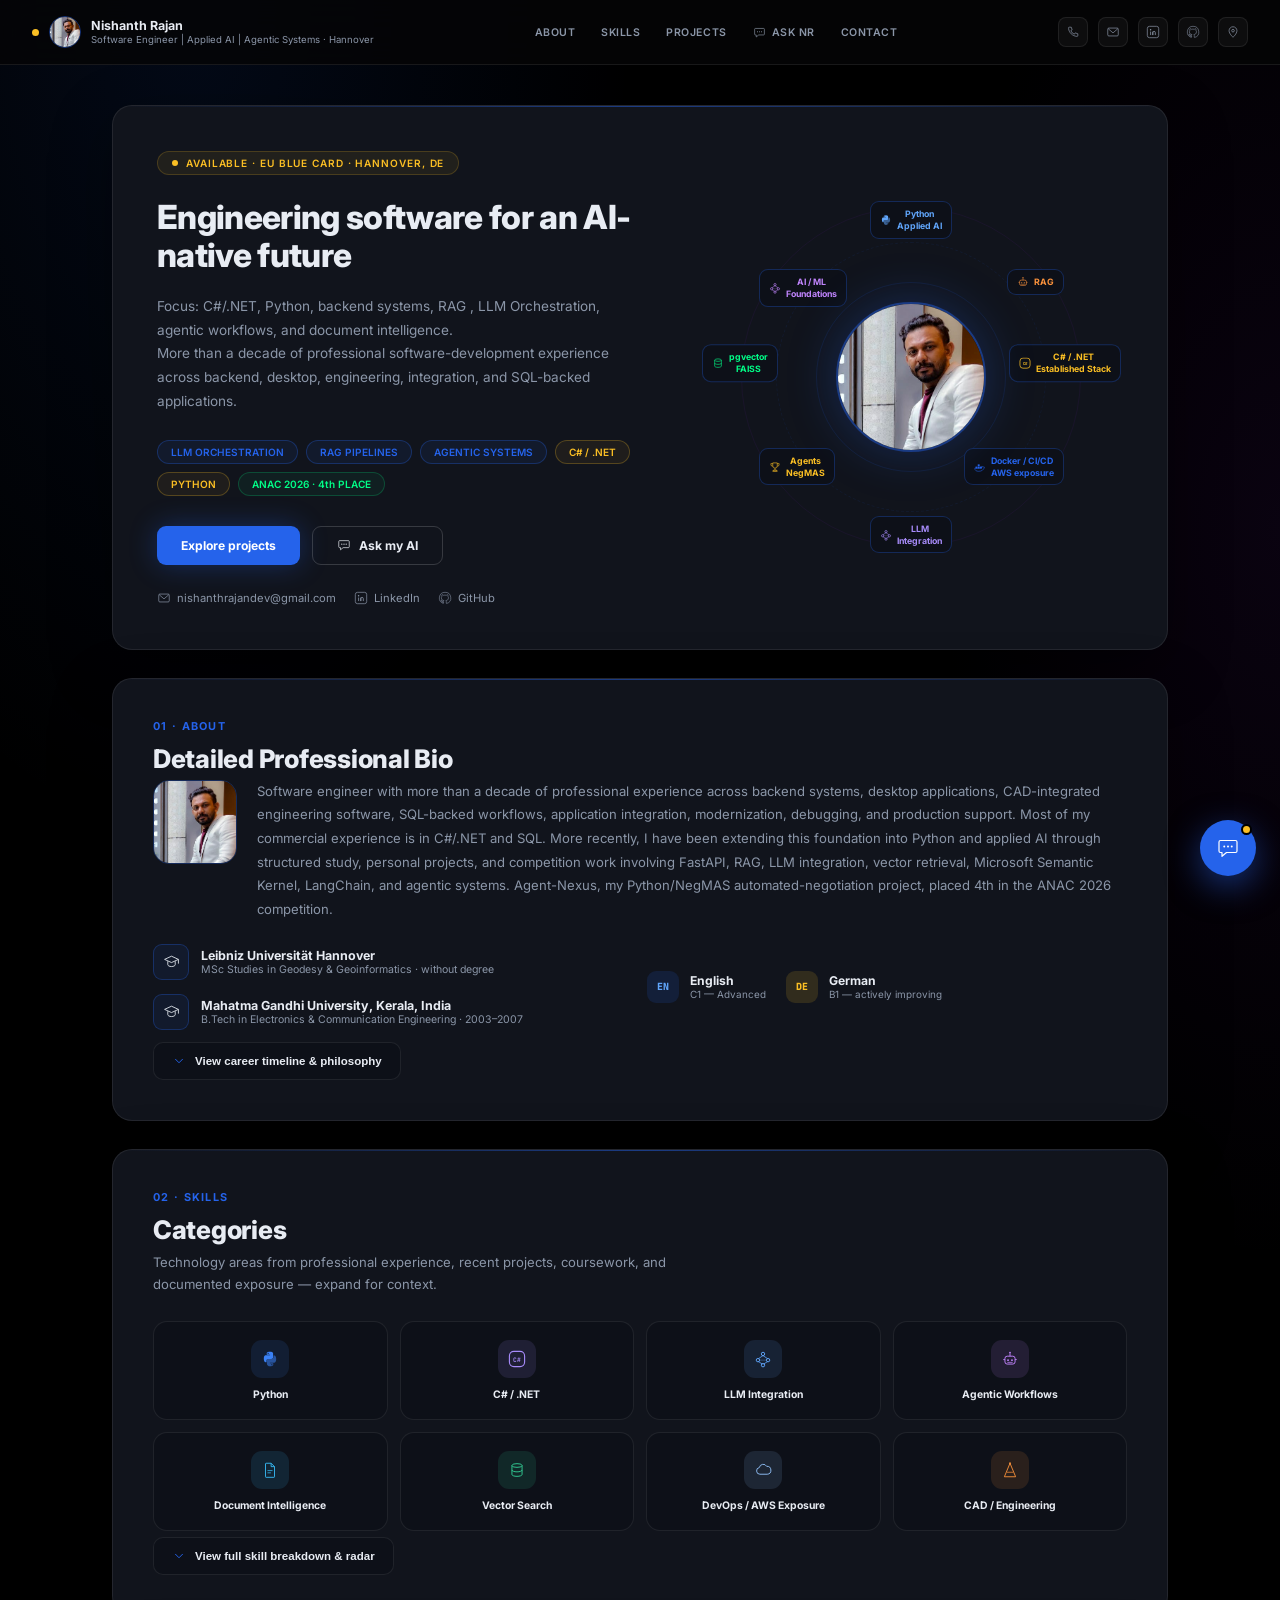
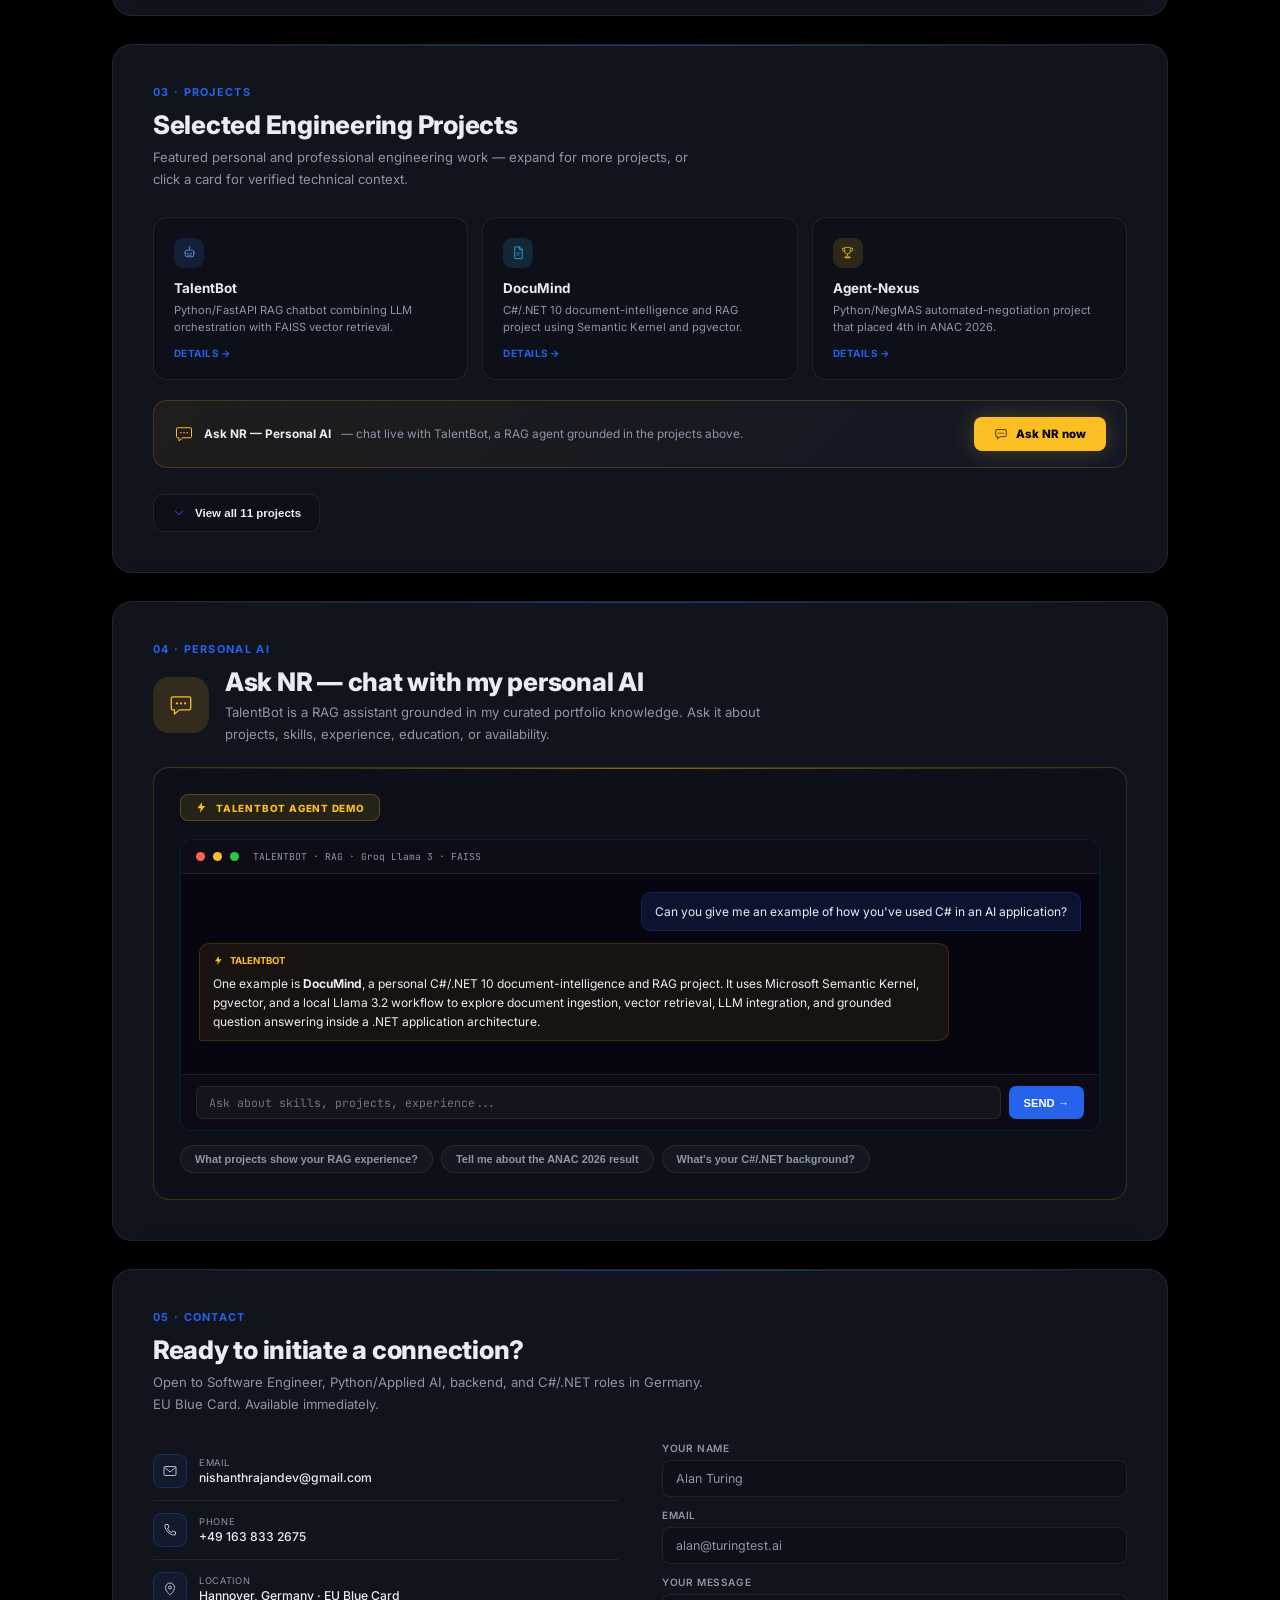
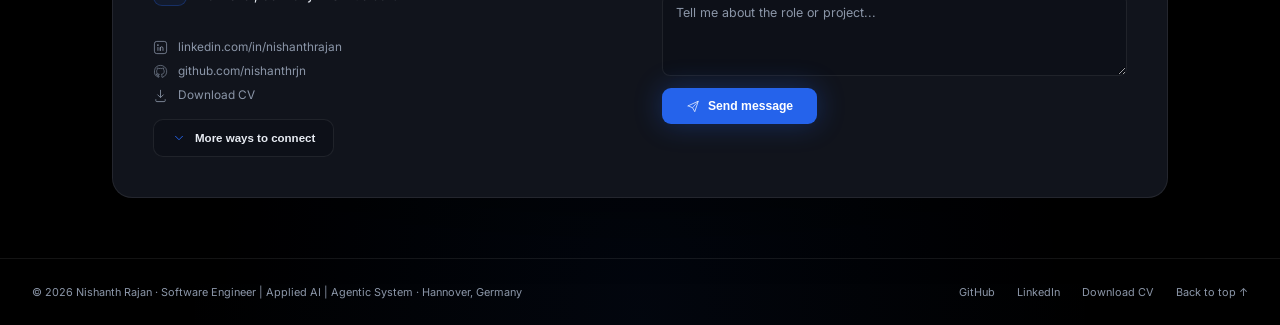
==== index.html @ 570eaed7 "index.htlm for GitHub Pages" ====
<!DOCTYPE html>
<html lang="en">
<head>
<meta charset="UTF-8">
<meta name="viewport" content="width=device-width,initial-scale=1.0">
<title>Nishanth Rajan — Software Engineer | Backend & Applied AI</title>
<meta name="description" content="Nishanth Rajan — Software Engineer in Hannover with professional C#/.NET, backend, SQL, CAD/engineering-software experience and current hands-on work in Python, RAG, LLM integration and agentic systems.">
<link href="https://fonts.googleapis.com/css2?family=Inter:wght@300;400;500;600;700;800;900&family=JetBrains+Mono:wght@400;500;600&display=swap" rel="stylesheet">
<link rel="stylesheet" href="/static/css/portfolio.css">
</head>
<body>

<!-- ═══════════ ICON SPRITE SHEET (custom-drawn, currentColor) ═══════════ -->
<svg style="display:none" aria-hidden="true">
<defs>
<symbol id="i-python" viewBox="0 0 32 32"><path fill="currentColor" d="M16 3c-6.2 0-5.8 2.7-5.8 2.7v2.8h5.9v.8H8.4S5 9 5 15.2s3 6.5 3 6.5h1.8v-2.9s-.1-3 3-3h5.8s2.9.1 2.9-2.8V6.4S22 3 16 3zm-3.3 2c.6 0 1 .5 1 1s-.4 1-1 1-1-.5-1-1 .4-1 1-1z"/><path fill="currentColor" opacity=".55" d="M16 29c6.2 0 5.8-2.7 5.8-2.7v-2.8h-5.9v-.8h7.7s3.4-.4 3.4-6.6-3-6.5-3-6.5h-1.8v2.9s.1 3-3 3H13.4s-2.9-.1-2.9 2.8v5.3S10 29 16 29zm3.3-2c-.6 0-1-.5-1-1s.4-1 1-1 1 .5 1 1-.4 1-1 1z"/></symbol>
<symbol id="i-dotnet" viewBox="0 0 32 32"><rect x="2.5" y="2.5" width="27" height="27" rx="8" fill="none" stroke="currentColor" stroke-width="2"/><text x="16" y="21" font-family="JetBrains Mono,monospace" font-size="11" font-weight="700" fill="currentColor" text-anchor="middle">C#</text></symbol>
<symbol id="i-llm" viewBox="0 0 32 32"><circle cx="16" cy="7" r="3" fill="none" stroke="currentColor" stroke-width="1.7"/><circle cx="7" cy="18" r="3" fill="none" stroke="currentColor" stroke-width="1.7"/><circle cx="25" cy="18" r="3" fill="none" stroke="currentColor" stroke-width="1.7"/><circle cx="16" cy="27" r="3" fill="none" stroke="currentColor" stroke-width="1.7"/><line x1="16" y1="10" x2="7.8" y2="15.4" stroke="currentColor" stroke-width="1.4"/><line x1="16" y1="10" x2="24.2" y2="15.4" stroke="currentColor" stroke-width="1.4"/><line x1="7.8" y1="20.6" x2="15" y2="25" stroke="currentColor" stroke-width="1.4"/><line x1="24.2" y1="20.6" x2="17" y2="25" stroke="currentColor" stroke-width="1.4"/><line x1="10" y1="18" x2="22" y2="18" stroke="currentColor" stroke-width="1.2" opacity=".5"/></symbol>
<symbol id="i-agent" viewBox="0 0 32 32"><rect x="7" y="11" width="18" height="14" rx="4" fill="none" stroke="currentColor" stroke-width="1.7"/><circle cx="12.5" cy="18" r="1.6" fill="currentColor"/><circle cx="19.5" cy="18" r="1.6" fill="currentColor"/><path d="M12 22h8" stroke="currentColor" stroke-width="1.3" stroke-linecap="round"/><line x1="16" y1="11" x2="16" y2="6" stroke="currentColor" stroke-width="1.6"/><circle cx="16" cy="4.5" r="1.6" fill="currentColor"/><line x1="7" y1="17" x2="4" y2="17" stroke="currentColor" stroke-width="1.6"/><line x1="25" y1="17" x2="28" y2="17" stroke="currentColor" stroke-width="1.6"/></symbol>
<symbol id="i-doc" viewBox="0 0 32 32"><path d="M9 4h9l6 6v18a1 1 0 0 1-1 1H9a1 1 0 0 1-1-1V5a1 1 0 0 1 1-1z" fill="none" stroke="currentColor" stroke-width="1.6"/><path d="M18 4v6h6" fill="none" stroke="currentColor" stroke-width="1.6"/><line x1="11.5" y1="17" x2="20.5" y2="17" stroke="currentColor" stroke-width="1.3"/><line x1="11.5" y1="21" x2="17.5" y2="21" stroke="currentColor" stroke-width="1.3"/></symbol>
<symbol id="i-vector" viewBox="0 0 32 32"><ellipse cx="16" cy="8" rx="9" ry="3.3" fill="none" stroke="currentColor" stroke-width="1.6"/><path d="M7 8v16c0 1.8 4 3.3 9 3.3s9-1.5 9-3.3V8" fill="none" stroke="currentColor" stroke-width="1.6"/><path d="M7 16c0 1.8 4 3.3 9 3.3s9-1.5 9-3.3" fill="none" stroke="currentColor" stroke-width="1.6"/></symbol>
<symbol id="i-cloud" viewBox="0 0 32 32"><path d="M10.5 23.5a6 6 0 0 1-1-11.9 7 7 0 0 1 13-2.1 5.5 5.5 0 0 1 1 14H10.5z" fill="none" stroke="currentColor" stroke-width="1.6"/></symbol>
<symbol id="i-cad" viewBox="0 0 32 32"><path d="M16 4l10 24H6z" fill="none" stroke="currentColor" stroke-width="1.6"/><line x1="10.5" y1="20" x2="21.5" y2="20" stroke="currentColor" stroke-width="1.3"/><circle cx="16" cy="4" r="1.6" fill="currentColor"/></symbol>
<symbol id="i-search" viewBox="0 0 32 32"><circle cx="14" cy="14" r="8" fill="none" stroke="currentColor" stroke-width="1.7"/><line x1="20" y1="20" x2="27" y2="27" stroke="currentColor" stroke-width="1.9" stroke-linecap="round"/></symbol>
<symbol id="i-git" viewBox="0 0 32 32"><circle cx="9" cy="8" r="2.6" fill="none" stroke="currentColor" stroke-width="1.6"/><circle cx="9" cy="24" r="2.6" fill="none" stroke="currentColor" stroke-width="1.6"/><circle cx="23" cy="16" r="2.6" fill="none" stroke="currentColor" stroke-width="1.6"/><path d="M9 10.6v10.8" stroke="currentColor" stroke-width="1.5"/><path d="M9 13c0 4 5 3.5 5 0" stroke="currentColor" stroke-width="1.5" fill="none"/><path d="M14 13v.5A5 5 0 0 0 19 18h1.3" stroke="currentColor" stroke-width="1.5" fill="none"/></symbol>
<symbol id="i-docker" viewBox="0 0 32 32"><rect x="4" y="15" width="5" height="5" fill="currentColor"/><rect x="10" y="15" width="5" height="5" fill="currentColor"/><rect x="16" y="15" width="5" height="5" fill="currentColor"/><rect x="10" y="9" width="5" height="5" fill="currentColor"/><path d="M2 20c0 4.5 4 7.5 10.5 7.5 8 0 13.5-4 15.5-11-1.4-1-3.4-1-4.7-.3-.4-1.3-1.6-2.3-1.6-2.3s-2 2-1.1 4.5c-.6.3-1.9.8-3.6.8H2z" fill="none" stroke="currentColor" stroke-width="1.4"/></symbol>
<symbol id="i-jenkins" viewBox="0 0 32 32"><circle cx="16" cy="16" r="6.4" fill="none" stroke="currentColor" stroke-width="1.7"/><g stroke="currentColor" stroke-width="1.7"><line x1="16" y1="3" x2="16" y2="6.4"/><line x1="16" y1="25.6" x2="16" y2="29"/><line x1="3" y1="16" x2="6.4" y2="16"/><line x1="25.6" y1="16" x2="29" y2="16"/><line x1="6.5" y1="6.5" x2="8.9" y2="8.9"/><line x1="23.1" y1="23.1" x2="25.5" y2="25.5"/><line x1="25.5" y1="6.5" x2="23.1" y2="8.9"/><line x1="8.9" y1="23.1" x2="6.5" y2="25.5"/></g></symbol>
<symbol id="i-github" viewBox="0 0 32 32"><path d="M16 3a13 13 0 0 0-4.1 25.3c.6.1.9-.3.9-.6v-2.3c-3.6.8-4.4-1.6-4.4-1.6-.6-1.5-1.4-1.9-1.4-1.9-1.2-.8.1-.8.1-.8 1.3.1 1.9 1.3 1.9 1.3 1.2 2 3.1 1.4 3.8 1.1.1-.9.5-1.4.8-1.7-2.9-.3-5.9-1.4-5.9-6.4 0-1.4.5-2.6 1.3-3.5-.1-.3-.6-1.6.1-3.4 0 0 1.1-.3 3.5 1.3a12 12 0 0 1 6.4 0c2.4-1.6 3.5-1.3 3.5-1.3.7 1.8.2 3.1.1 3.4.8.9 1.3 2.1 1.3 3.5 0 5-3 6.1-5.9 6.4.5.4.9 1.2.9 2.5v3.6c0 .3.3.7.9.6A13 13 0 0 0 16 3z" fill="none" stroke="currentColor" stroke-width="1.3" stroke-linejoin="round"/></symbol>
<symbol id="i-aws" viewBox="0 0 32 32"><path d="M10.5 23.5a6 6 0 0 1-1-11.9 7 7 0 0 1 13-2.1 5.5 5.5 0 0 1 1 14H10.5z" fill="none" stroke="currentColor" stroke-width="1.6"/><path d="M9 27c5 2.4 10 2.4 15 0" stroke="currentColor" stroke-width="1.3" fill="none" stroke-linecap="round"/><path d="M22 25.5l2 1-1 2" stroke="currentColor" stroke-width="1.3" fill="none" stroke-linecap="round" stroke-linejoin="round"/></symbol>
<symbol id="i-pencil" viewBox="0 0 32 32"><path d="M6 26l1.3-5.6L20 7.7a2 2 0 0 1 2.8 0l1.5 1.5a2 2 0 0 1 0 2.8L11.6 24.7 6 26z" fill="none" stroke="currentColor" stroke-width="1.6" stroke-linejoin="round"/><line x1="18" y1="9.7" x2="22.3" y2="14" stroke="currentColor" stroke-width="1.6"/></symbol>
<symbol id="i-cube" viewBox="0 0 32 32"><path d="M16 4l11 6v12l-11 6-11-6V10z" fill="none" stroke="currentColor" stroke-width="1.6" stroke-linejoin="round"/><path d="M5 10l11 6 11-6M16 16v12" stroke="currentColor" stroke-width="1.4" fill="none"/></symbol>
<symbol id="i-mail" viewBox="0 0 32 32"><rect x="4" y="7" width="24" height="18" rx="2.5" fill="none" stroke="currentColor" stroke-width="1.6"/><path d="M5 8.5L16 18l11-9.5" fill="none" stroke="currentColor" stroke-width="1.6"/></symbol>
<symbol id="i-phone" viewBox="0 0 32 32"><path d="M8 5h4l2 6-3 2a14 14 0 0 0 8 8l2-3 6 2v4a2 2 0 0 1-2.2 2C15 25.5 6.5 17 6 8.2A2 2 0 0 1 8 5z" fill="none" stroke="currentColor" stroke-width="1.6" stroke-linejoin="round"/></symbol>
<symbol id="i-linkedin" viewBox="0 0 32 32"><rect x="3" y="3" width="26" height="26" rx="5" fill="none" stroke="currentColor" stroke-width="1.6"/><circle cx="10.5" cy="11" r="1.7" fill="currentColor"/><line x1="10.5" y1="15" x2="10.5" y2="23" stroke="currentColor" stroke-width="1.8"/><path d="M15.5 23v-5.5c0-2 1.3-3 3-3s2.8 1 2.8 3V23" stroke="currentColor" stroke-width="1.8" fill="none"/><line x1="15.5" y1="15" x2="15.5" y2="23" stroke="currentColor" stroke-width="1.8"/></symbol>
<symbol id="i-location" viewBox="0 0 32 32"><path d="M16 4c-5 0-9 4-9 9 0 7 9 15 9 15s9-8 9-15c0-5-4-9-9-9z" fill="none" stroke="currentColor" stroke-width="1.6" stroke-linejoin="round"/><circle cx="16" cy="13" r="3" fill="none" stroke="currentColor" stroke-width="1.6"/></symbol>
<symbol id="i-download" viewBox="0 0 32 32"><path d="M16 4v16" stroke="currentColor" stroke-width="1.8"/><path d="M9.5 14L16 20.5 22.5 14" fill="none" stroke="currentColor" stroke-width="1.8" stroke-linejoin="round"/><path d="M6 24v3a2 2 0 0 0 2 2h16a2 2 0 0 0 2-2v-3" fill="none" stroke="currentColor" stroke-width="1.8"/></symbol>
<symbol id="i-grad" viewBox="0 0 32 32"><path d="M16 6L3 12l13 6 13-6z" fill="none" stroke="currentColor" stroke-width="1.6" stroke-linejoin="round"/><path d="M9 15.5V22c0 1.8 3.1 3.5 7 3.5s7-1.7 7-3.5v-6.5" fill="none" stroke="currentColor" stroke-width="1.6"/><line x1="29" y1="12" x2="29" y2="20" stroke="currentColor" stroke-width="1.6"/></symbol>
<symbol id="i-card" viewBox="0 0 32 32"><rect x="3" y="7" width="26" height="18" rx="3" fill="none" stroke="currentColor" stroke-width="1.6"/><line x1="3" y1="13" x2="29" y2="13" stroke="currentColor" stroke-width="1.6"/><line x1="7" y1="19" x2="14" y2="19" stroke="currentColor" stroke-width="1.6"/></symbol>
<symbol id="i-arrow-right" viewBox="0 0 32 32"><line x1="5" y1="16" x2="26" y2="16" stroke="currentColor" stroke-width="2" stroke-linecap="round"/><path d="M19 8l8 8-8 8" fill="none" stroke="currentColor" stroke-width="2" stroke-linecap="round" stroke-linejoin="round"/></symbol>
<symbol id="i-user" viewBox="0 0 32 32"><circle cx="16" cy="10" r="5.5" fill="none" stroke="currentColor" stroke-width="1.7"/><path d="M5 27c1.5-6 6-9 11-9s9.5 3 11 9" fill="none" stroke="currentColor" stroke-width="1.7" stroke-linecap="round"/></symbol>
<symbol id="i-chart" viewBox="0 0 32 32"><line x1="6" y1="27" x2="26" y2="27" stroke="currentColor" stroke-width="1.7"/><rect x="8" y="18" width="4" height="9" fill="none" stroke="currentColor" stroke-width="1.6"/><rect x="14" y="12" width="4" height="15" fill="none" stroke="currentColor" stroke-width="1.6"/><rect x="20" y="6" width="4" height="21" fill="none" stroke="currentColor" stroke-width="1.6"/></symbol>
<symbol id="i-grid" viewBox="0 0 32 32"><rect x="5" y="5" width="9" height="9" rx="1.5" fill="none" stroke="currentColor" stroke-width="1.6"/><rect x="18" y="5" width="9" height="9" rx="1.5" fill="none" stroke="currentColor" stroke-width="1.6"/><rect x="5" y="18" width="9" height="9" rx="1.5" fill="none" stroke="currentColor" stroke-width="1.6"/><rect x="18" y="18" width="9" height="9" rx="1.5" fill="none" stroke="currentColor" stroke-width="1.6"/></symbol>
<symbol id="i-send" viewBox="0 0 32 32"><path d="M4 16l24-11-8 24-5-9-9-4z" fill="none" stroke="currentColor" stroke-width="1.6" stroke-linejoin="round"/><line x1="15" y1="20" x2="28" y2="5" stroke="currentColor" stroke-width="1.4"/></symbol>
<symbol id="i-bolt" viewBox="0 0 32 32"><path d="M17 3L6 18h8l-2 11 13-17h-8z" fill="currentColor"/></symbol>
<symbol id="i-trophy" viewBox="0 0 32 32"><path d="M10 5h12v8a6 6 0 0 1-12 0z" fill="none" stroke="currentColor" stroke-width="1.6"/><path d="M10 7H5v2a5 5 0 0 0 5 5M22 7h5v2a5 5 0 0 1-5 5" fill="none" stroke="currentColor" stroke-width="1.6"/><line x1="16" y1="19" x2="16" y2="24" stroke="currentColor" stroke-width="1.6"/><path d="M10 27h12" stroke="currentColor" stroke-width="1.6" stroke-linecap="round"/><path d="M12 24h8l1 3H11z" fill="none" stroke="currentColor" stroke-width="1.4"/></symbol>
<symbol id="i-target" viewBox="0 0 32 32"><circle cx="16" cy="16" r="11" fill="none" stroke="currentColor" stroke-width="1.6"/><circle cx="16" cy="16" r="6.5" fill="none" stroke="currentColor" stroke-width="1.6"/><circle cx="16" cy="16" r="2" fill="currentColor"/></symbol>
<symbol id="i-hospital" viewBox="0 0 32 32"><rect x="5" y="9" width="22" height="18" rx="1.5" fill="none" stroke="currentColor" stroke-width="1.6"/><path d="M16 3v6M13 6h6" stroke="currentColor" stroke-width="1.6"/><line x1="16" y1="14" x2="16" y2="22" stroke="currentColor" stroke-width="1.7"/><line x1="12" y1="18" x2="20" y2="18" stroke="currentColor" stroke-width="1.7"/></symbol>
<symbol id="i-hotel" viewBox="0 0 32 32"><path d="M5 27V10l11-6 11 6v17" fill="none" stroke="currentColor" stroke-width="1.6" stroke-linejoin="round"/><rect x="13" y="18" width="6" height="9" fill="none" stroke="currentColor" stroke-width="1.5"/><line x1="9" y1="15" x2="9" y2="15.1" stroke="currentColor" stroke-width="2.4" stroke-linecap="round"/><line x1="23" y1="15" x2="23" y2="15.1" stroke="currentColor" stroke-width="2.4" stroke-linecap="round"/></symbol>
<symbol id="i-microscope" viewBox="0 0 32 32"><path d="M13 27h10M15 27v-4M20 6l-9 9a3 3 0 0 0 4 4l9-9" fill="none" stroke="currentColor" stroke-width="1.6" stroke-linejoin="round"/><circle cx="21.5" cy="7.5" r="2.5" fill="none" stroke="currentColor" stroke-width="1.5"/><path d="M8 23a4 4 0 1 0 6-6" fill="none" stroke="currentColor" stroke-width="1.6"/></symbol>
<symbol id="i-chat" viewBox="0 0 32 32"><path d="M6 6h20a2 2 0 0 1 2 2v12a2 2 0 0 1-2 2H14l-6 5v-5H6a2 2 0 0 1-2-2V8a2 2 0 0 1 2-2z" fill="none" stroke="currentColor" stroke-width="1.6" stroke-linejoin="round"/><circle cx="11" cy="14" r="1.3" fill="currentColor"/><circle cx="16" cy="14" r="1.3" fill="currentColor"/><circle cx="21" cy="14" r="1.3" fill="currentColor"/></symbol>
<symbol id="i-close" viewBox="0 0 32 32"><line x1="8" y1="8" x2="24" y2="24" stroke="currentColor" stroke-width="2.2" stroke-linecap="round"/><line x1="24" y1="8" x2="8" y2="24" stroke="currentColor" stroke-width="2.2" stroke-linecap="round"/></symbol>
<symbol id="i-chevron" viewBox="0 0 32 32"><path d="M8 12l8 8 8-8" fill="none" stroke="currentColor" stroke-width="2.2" stroke-linecap="round" stroke-linejoin="round"/></symbol>
</defs>
</svg>

<!-- NAV -->
<nav>
  <a class="nav-logo" href="#hero">
    <div class="nav-dot"></div>
    <img class="nav-photo" id="navPhoto" src="/static/photo.jpeg" alt="NR">
    <div class="nav-id"><span class="nav-name" id="navName"></span><span class="nav-role" id="navRole"></span></div>
  </a>
  <ul class="nav-links">
    <li><a href="#about">ABOUT</a></li>
    <li><a href="#skills">SKILLS</a></li>
    <li><a href="#projects">PROJECTS</a></li>
    <li><a href="#chatbot"><svg class="ic"><use href="#i-chat"/></svg>ASK NR</a></li>
    <li><a href="#contact">CONTACT</a></li>
  </ul>
  <div class="nav-strip" id="navStrip"></div>
</nav>

<!-- ═══════════ HERO ═══════════ -->
<section id="hero">
  <div class="wrap">
    <div class="panel hero-panel rv">
      <div class="hero-grid">
        <div class="hero-left">
          <div class="hero-status"><div class="hero-status-dot"></div><span id="heroStatusText"></span></div>
          <h1 class="hero-h1" id="heroH1"></h1>
          <p class="hero-sub" id="heroSub"></p>
          <div class="hero-pills" id="heroPills"></div>
          <div class="hero-btns">
            <a href="#projects" class="btn-fill">Explore projects</a>
            <a href="#chatbot" class="btn-ghost"><svg class="ic" style="width:14px;height:14px"><use href="#i-chat"/></svg>Ask my AI</a>
          </div>
          <div class="hero-contacts" id="heroContacts"></div>
        </div>
        <div class="hero-illust">
          <div class="orbit o1"></div><div class="orbit o2"></div><div class="orbit o3"></div>
          <img class="hero-photo" id="heroPhoto" src="/static/photo.jpeg" alt="Nishanth Rajan">
          <div id="heroTechNodes"></div>
        </div>
      </div>
    </div>
  </div>
</section>

<!-- ═══════════ ABOUT ═══════════ -->
<section id="about">
  <div class="wrap">
    <div class="panel rv">
      <div class="eyebrow">01 · ABOUT</div>
      <div class="p-h2">Detailed Professional Bio</div>
      <div class="about-top">
        <img class="about-photo" id="aboutPhoto" src="/static/photo.jpeg" alt="Nishanth Rajan">
        <p class="about-bio" id="aboutBio"></p>
      </div>

      <div class="about-quickrow" style="margin-top:22px">
        <div class="edu-list" id="eduRow"></div>
        <div class="lang-row" id="langRow" style="flex-direction:row;gap:20px"></div>
      </div>

      <button class="expand-toggle" onclick="toggleExpand(this,'about-more')">
        <svg class="ic"><use href="#i-chevron"/></svg>
        <span class="toggle-label">View career timeline &amp; philosophy</span>
      </button>
      <div class="expand-body" id="about-more">
        <div class="block-title" style="margin-top:6px">Career Timeline</div>
        <div class="timeline" id="timeline"></div>

        <div class="block-title">Philosophy</div>
        <p class="about-phil" id="aboutPhil"></p>
      </div>
    </div>
  </div>
</section>

<!-- ═══════════ SKILLS ═══════════ -->
<section id="skills">
  <div class="wrap">
    <div class="panel rv">
      <div class="eyebrow">02 · SKILLS</div>
      <div class="p-h2">Categories</div>
      <p class="p-sub">Technology areas from professional experience, recent projects, coursework, and documented exposure — expand for context.</p>

      <div class="spectrum-grid" id="spectrumGrid"></div>

      <button class="expand-toggle" onclick="toggleExpand(this,'skills-more')">
        <svg class="ic"><use href="#i-chevron"/></svg>
        <span class="toggle-label">View full skill breakdown &amp; radar</span>
      </button>
      <div class="expand-body" id="skills-more">
        <div class="skills-grid" id="skillsGrid" style="margin-top:6px"></div>

        <div class="radar-panel">
          <h4>PORTFOLIO FOCUS VISUALIZATION</h4>
          <canvas id="radarChart" width="320" height="320"></canvas>
          <p class="p-sub" style="font-size:12px;margin-top:8px">Illustrative portfolio focus only — not a validated proficiency score.</p>
          <div class="radar-legend" id="radarLegend"></div>
        </div>
      </div>
    </div>
  </div>
</section>

<!-- ═══════════ PROJECTS ═══════════ -->
<section id="projects">
  <div class="wrap">
    <div class="panel rv">
      <div class="eyebrow">03 · PROJECTS</div>
      <div class="p-h2">Selected Engineering Projects</div>
      <p class="p-sub">Featured personal and professional engineering work — expand for more projects, or click a card for verified technical context.</p>

      <div class="feat-grid" id="featGrid"></div>

      <div class="agent-teaser">
        <div class="agent-teaser-text"><svg class="ic" style="color:var(--yellow)"><use href="#i-chat"/></svg><b>Ask NR — Personal AI</b> — chat live with TalentBot, a RAG agent grounded in the projects above.</div>
        <a href="#chatbot" class="btn-yellow"><svg class="ic"><use href="#i-chat"/></svg>Ask NR now</a>
      </div>

      <button class="expand-toggle" onclick="toggleExpand(this,'projects-more')">
        <svg class="ic"><use href="#i-chevron"/></svg>
        <span class="toggle-label" id="projectsToggleLabel">View all projects</span>
      </button>
      <div class="expand-body" id="projects-more">
        <div class="block-title" style="margin-top:6px">Filter by Category</div>
        <div class="proj-tabs">
          <button class="proj-tab active" onclick="switchTab('ai', event)">AI</button>
          <button class="proj-tab" onclick="switchTab('net', event)">.NET</button>
          <button class="proj-tab" onclick="switchTab('cad', event)">CAD</button>
        </div>

        <div class="proj-section active" id="tab-ai">
          <div class="proj-grid" id="projGrid-ai"></div>
        </div>

        <div class="proj-section" id="tab-net">
          <div class="proj-grid" id="projGrid-net"></div>
        </div>

        <div class="proj-section" id="tab-cad">
          <div class="proj-grid" id="projGrid-cad"></div>
        </div>

        <div class="hist-title">ALL HISTORICAL PROJECTS</div>
        <div class="hist-grid" id="histGrid"></div>
      </div>
    </div>
  </div>
</section>

<!-- ═══════════ ASK NR / CHATBOT ═══════════ -->
<section id="chatbot">
  <div class="wrap">
    <div class="panel rv">
      <div class="eyebrow">04 · PERSONAL AI</div>
      <div class="agent-intro">
        <div class="ibadge lg" style="background:rgba(251,191,36,0.14);color:var(--yellow)"><svg class="ic"><use href="#i-chat"/></svg></div>
        <div>
          <div class="p-h2" style="margin-bottom:4px">Ask NR — chat with my personal AI</div>
          <p class="p-sub" style="margin-bottom:0">TalentBot is a RAG assistant grounded in my curated portfolio knowledge. Ask it about projects, skills, experience, education, or availability.</p>
        </div>
      </div>

      <!-- Chat is always directly visible — never gated behind a click -->
      <div class="agent-panel" style="margin-top:22px">
        <div class="agent-badge"><svg class="ic"><use href="#i-bolt"/></svg>TALENTBOT AGENT DEMO</div>
        <div class="terminal">
          <div class="t-bar">
            <div class="t-dot" style="background:#FF5F57"></div><div class="t-dot" style="background:#FFBD2E"></div><div class="t-dot" style="background:#28C840"></div>
            <span class="t-title">TALENTBOT · RAG · Groq Llama 3 · FAISS</span>
          </div>
          <div class="chat-area" id="chatArea">
            <div class="cmsg cmsg-u">Can you give me an example of how you've used C# in an AI application?</div>
            <div class="cmsg cmsg-b">
              <div class="b-head"><svg class="ic"><use href="#i-bolt"/></svg>TALENTBOT</div>
              One example is <strong>DocuMind</strong>, a personal C#/.NET 10 document-intelligence and RAG project. It uses Microsoft Semantic Kernel, pgvector, and a local Llama 3.2 workflow to explore document ingestion, vector retrieval, LLM integration, and grounded question answering inside a .NET application architecture.
            </div>
          </div>
          <div class="chat-box">
            <input class="chat-in" id="chatIn" placeholder="Ask about skills, projects, experience...">
            <button class="chat-btn" onclick="sendMsg('main')">SEND →</button>
          </div>
        </div>
        <div class="suggest-row">
          <button class="suggest-chip" onclick="askSuggested('What projects show your RAG experience?','main')">What projects show your RAG experience?</button>
          <button class="suggest-chip" onclick="askSuggested('Tell me about the ANAC 2026 result.','main')">Tell me about the ANAC 2026 result</button>
          <button class="suggest-chip" onclick="askSuggested('What is your C#/.NET background?','main')">What's your C#/.NET background?</button>
        </div>
      </div>
    </div>
  </div>
</section>

<!-- ═══════════ CONTACT ═══════════ -->
<section id="contact">
  <div class="wrap">
    <div class="panel rv">
      <div class="eyebrow">05 · CONTACT</div>
      <div class="p-h2">Ready to initiate a connection?</div>
      <p class="p-sub">Open to Software Engineer, Python/Applied AI, backend, and C#/.NET roles in Germany. EU Blue Card. Available immediately.</p>

      <div class="contact-layout">
        <div>
          <div class="contact-info-list" id="contactInfoList"></div>
          <div class="social-list" id="socialList" style="margin-bottom:10px"></div>

          <button class="expand-toggle" onclick="toggleExpand(this,'contact-more')">
            <svg class="ic"><use href="#i-chevron"/></svg>
            <span class="toggle-label">More ways to connect</span>
          </button>
          <div class="expand-body" id="contact-more">
            <div class="local-row" id="localRow" style="margin-top:6px"></div>
            <div class="block-title">Booking Calendar</div>
            <div class="cal-widget">
              <div class="cal-head" id="calHead"></div>
              <div class="cal-grid" id="calGrid"></div>
            </div>
          </div>
        </div>
        <div>
          <form class="cform" id="contactForm" onsubmit="handleForm(event)">
            <div class="fg"><label>YOUR NAME</label><input type="text" placeholder="Alan Turing"></div>
            <div class="fg"><label>EMAIL</label><input type="email" placeholder="alan@turingtest.ai"></div>
            <div class="fg"><label>YOUR MESSAGE</label><textarea id="contactMessage" rows="4" placeholder="Tell me about the role or project..."></textarea></div>
            <button type="submit" class="btn-fill" style="align-self:flex-start"><svg class="ic" style="width:14px;height:14px"><use href="#i-send"/></svg>Send message</button>
          </form>
        </div>
      </div>
    </div>
  </div>
</section>

<!-- FOOTER -->
<footer>
  <span id="footerCopyright"></span>
  <div class="footer-links" id="footerLinks"></div>
</footer>

<!-- PROJECT MODAL -->
<div class="proj-modal-overlay" id="modalOverlay" onclick="closeModalOutside(event)">
  <div class="proj-modal" id="modalBox">
    <button class="pm-close" onclick="closeModal()">✕</button>
    <div class="pm-header">
      <div class="ibadge" id="mIconWrap" style="width:48px;height:48px;background:rgba(37,99,235,0.14);color:#60a5fa"><svg class="ic" id="mIcon" style="width:22px;height:22px"><use href="#i-agent"/></svg></div>
      <div>
        <div class="pm-title" id="mTitle">Project Title</div>
        <div class="pm-sub" id="mSub">Category</div>
        <div id="mBadge"></div>
      </div>
    </div>
    <div class="pm-body" id="mBody"></div>
  </div>
</div>

<!-- PERSISTENT SIDE CHAT + CONTACT -->
<button class="side-fab" id="sideFab" onclick="toggleSidePanel()" aria-label="Open chat and contact">
  <svg class="ic chat-ic"><use href="#i-chat"/></svg>
  <svg class="ic close-ic"><use href="#i-close"/></svg>
  <div class="side-fab-dot"></div>
</button>

<div class="side-panel" id="sidePanel">
  <div class="side-panel-head">
    <div class="side-panel-title"><svg class="ic"><use href="#i-bolt"/></svg>Ask NR &amp; Contact</div>
    <button class="side-panel-close" onclick="toggleSidePanel(false)"><svg class="ic" style="width:12px;height:12px"><use href="#i-close"/></svg></button>
  </div>
  <div class="side-panel-tabs">
    <button class="side-tab-btn active" onclick="switchSideTab('chat', event)"><svg class="ic"><use href="#i-chat"/></svg>Chat</button>
    <button class="side-tab-btn" onclick="switchSideTab('contact', event)"><svg class="ic"><use href="#i-mail"/></svg>Contact</button>
  </div>
  <div class="side-panel-body">
    <div class="side-tab-content active" id="side-chat">
      <div class="side-chat-area" id="sideChatArea">
        <div class="cmsg cmsg-b">
          <div class="b-head"><svg class="ic"><use href="#i-bolt"/></svg>TALENTBOT</div>
          Hi! Ask me anything about Nishanth's projects, skills, or experience — I'm grounded in this whole portfolio.
        </div>
      </div>
      <div class="side-suggest-row">
        <button class="suggest-chip" onclick="askSuggested('What projects show your RAG experience?','side')">RAG projects?</button>
        <button class="suggest-chip" onclick="askSuggested('What is your C#/.NET background?','side')">C#/.NET background?</button>
      </div>
      <div class="side-chat-box">
        <input id="sideChatIn" placeholder="Ask a question...">
        <button onclick="sendMsg('side')">SEND</button>
      </div>
      <a class="side-chat-jump" href="#chatbot" onclick="toggleSidePanel(false)">Jump to full Ask NR section →</a>
    </div>
    <div class="side-tab-content" id="side-contact">
      <div id="sideContactList"></div>
      <div class="side-quick-row" id="sideQuickRow"></div>
      <a class="side-contact-jump" href="#contact" onclick="toggleSidePanel(false)">Jump to full Contact section →</a>
    </div>
  </div>
</div>

<script type="module" src="/static/js/main.js"></script>
</body>
</html>
---- static/css/portfolio.css ----
*,*::before,*::after{box-sizing:border-box;margin:0;padding:0}
:root{
  --bg:#000000;
  --card:#11141c;
  --card2:#0d1018;
  --blue:#2563EB;
  --blue3:rgba(37,99,235,0.08);
  --yellow:#FBBF24;
  --green:#00FF88;
  --purple:#7E22CE;
  --orange:#fb923c;
  --white:#E8ECF3;
  --gray:#8B96A8;
  --border:rgba(255,255,255,0.08);
  --border-blue:rgba(37,99,235,0.3);
  --font:'Inter',sans-serif;
  --mono:'JetBrains Mono',monospace;
  --radius:20px;
}
html{scroll-behavior:smooth}
body{
  background:
    radial-gradient(ellipse 60% 40% at 15% 0%,rgba(37,99,235,0.10) 0%,transparent 60%),
    radial-gradient(ellipse 50% 35% at 100% 15%,rgba(126,34,206,0.08) 0%,transparent 60%),
    radial-gradient(ellipse 60% 40% at 50% 100%,rgba(37,99,235,0.06) 0%,transparent 60%),
    var(--bg);
  color:var(--white);font-family:var(--font);overflow-x:hidden;min-height:100vh;
}
a{color:inherit}
.ic{width:20px;height:20px;display:block;flex-shrink:0}
.wrap{max-width:1120px;margin:0 auto;padding:0 32px}
section{scroll-margin-top:92px}
.panel{
  background:var(--card);border:1px solid var(--border);
  border-radius:var(--radius);padding:40px;
  box-shadow:0 20px 60px rgba(0,0,0,0.35);
  position:relative;overflow:hidden;margin-top:28px;
}
.panel::before{
  content:'';position:absolute;top:0;left:0;right:0;height:1px;
  background:linear-gradient(90deg,transparent,rgba(37,99,235,0.5),transparent);
}
.eyebrow{font-size:0.68rem;font-weight:700;letter-spacing:0.12em;color:var(--blue);margin-bottom:10px}
.p-h2{font-size:clamp(1.25rem,2vw,1.7rem);font-weight:800;letter-spacing:-0.01em;margin-bottom:6px}
.p-sub{font-size:0.82rem;color:var(--gray);line-height:1.7;max-width:560px;margin-bottom:26px}

/* ═══════════════════ NAV ═══════════════════ */
nav{
  position:sticky;top:0;z-index:200;padding:16px 32px;
  display:flex;align-items:center;justify-content:space-between;flex-wrap:wrap;gap:14px;
  background:rgba(5,5,7,0.85);backdrop-filter:blur(20px);border-bottom:1px solid var(--border);
}
.nav-logo{display:flex;align-items:center;gap:10px;cursor:pointer;background:none;border:none;text-decoration:none}
.nav-dot{width:7px;height:7px;background:var(--yellow);border-radius:50%;animation:blink 2s ease-in-out infinite}
@keyframes blink{0%,100%{opacity:1}50%{opacity:0.2}}
.nav-photo{width:32px;height:32px;border-radius:50%;object-fit:cover;object-position:center top;border:1.5px solid rgba(37,99,235,0.5)}
.nav-id{display:flex;flex-direction:column;line-height:1.15;text-align:left}
.nav-name{font-size:0.78rem;font-weight:700;color:var(--white)}
.nav-role{font-size:0.6rem;color:var(--gray)}
.nav-links{display:flex;gap:2px;list-style:none;flex-wrap:wrap}
.nav-links a{font-size:0.66rem;font-weight:600;color:var(--gray);letter-spacing:0.05em;text-decoration:none;padding:9px 12px;border-radius:8px;transition:all .2s;display:flex;align-items:center;gap:6px}
.nav-links a .ic{width:13px;height:13px}
.nav-links a:hover{color:var(--white)}
.nav-strip{display:flex;align-items:center;gap:10px}
.nav-icon{
  width:30px;height:30px;border-radius:8px;display:flex;align-items:center;justify-content:center;
  background:rgba(255,255,255,0.04);border:1px solid var(--border);color:var(--gray);text-decoration:none;transition:all .2s;
}
.nav-icon .ic{width:14px;height:14px}
.nav-icon:hover{border-color:var(--border-blue);color:var(--white)}

/* ═══════════════════ HERO ═══════════════════ */
#hero{padding:40px 32px 0}
.hero-panel{padding:44px;margin-top:0}
.hero-grid{display:grid;grid-template-columns:1.15fr 1fr;gap:56px;align-items:center}
.hero-status{
  display:inline-flex;align-items:center;gap:8px;font-size:0.63rem;font-weight:600;letter-spacing:0.09em;
  color:var(--yellow);background:rgba(251,191,36,0.07);border:1px solid rgba(251,191,36,0.18);
  border-radius:20px;padding:5px 14px;margin-bottom:24px;
}
.hero-status-dot{width:6px;height:6px;background:var(--yellow);border-radius:50%;animation:blink 2s infinite}
.hero-h1{font-size:clamp(1.6rem,2.6vw,2.4rem);font-weight:800;line-height:1.14;letter-spacing:-0.02em;margin-bottom:20px}
.hero-sub{font-size:0.85rem;color:var(--gray);line-height:1.75;max-width:480px;margin-bottom:26px}
.hero-pills{display:flex;flex-wrap:wrap;gap:8px;margin-bottom:30px}
.pill{font-size:0.63rem;font-weight:600;padding:5px 13px;border-radius:20px;border:1px solid var(--border-blue);color:var(--blue);background:var(--blue3)}
.pill.y{border-color:rgba(251,191,36,0.25);color:var(--yellow);background:rgba(251,191,36,0.06)}
.pill.g{border-color:rgba(0,255,136,0.2);color:var(--green);background:rgba(0,255,136,0.05)}
.hero-btns{display:flex;gap:12px;flex-wrap:wrap;margin-bottom:26px}
.btn-fill{display:inline-flex;align-items:center;gap:8px;background:var(--blue);color:#fff;border:none;padding:11px 24px;border-radius:9px;font-size:0.76rem;font-weight:700;cursor:pointer;text-decoration:none;box-shadow:0 0 28px rgba(37,99,235,0.32);transition:transform .2s,box-shadow .2s}
.btn-fill:hover{transform:translateY(-2px);box-shadow:0 0 44px rgba(37,99,235,0.5)}
.btn-ghost{display:inline-flex;align-items:center;gap:8px;background:transparent;color:var(--white);border:1px solid rgba(255,255,255,0.16);padding:11px 24px;border-radius:9px;font-size:0.76rem;font-weight:700;cursor:pointer;text-decoration:none;transition:all .2s}
.btn-ghost:hover{border-color:var(--blue);color:var(--blue)}
.hero-contacts{display:flex;gap:18px;flex-wrap:wrap}
.hc-item{display:flex;align-items:center;gap:6px;font-size:0.7rem;color:var(--gray);text-decoration:none;transition:color .2s}
.hc-item .ic{width:14px;height:14px}
.hc-item:hover{color:var(--white)}

.hero-illust{position:relative;height:360px;display:flex;align-items:center;justify-content:center}
.orbit{position:absolute;border-radius:50%;border:1px solid rgba(37,99,235,0.12)}
.o1{width:190px;height:190px;animation:spin 26s linear infinite}
.o2{width:270px;height:270px;animation:spin 42s linear infinite reverse;border-style:dashed;border-color:rgba(37,99,235,0.08)}
.o3{width:340px;height:340px;animation:spin 66s linear infinite;border-color:rgba(126,34,206,0.08)}
@keyframes spin{from{transform:rotate(0deg)}to{transform:rotate(360deg)}}
.hero-photo{width:150px;height:150px;border-radius:50%;object-fit:cover;object-position:center top;border:2.5px solid rgba(37,99,235,0.5);box-shadow:0 0 50px rgba(37,99,235,0.28);position:relative;z-index:5;animation:glow-breathe 4s ease-in-out infinite}
@keyframes glow-breathe{0%,100%{box-shadow:0 0 34px rgba(37,99,235,0.28)}50%{box-shadow:0 0 66px rgba(37,99,235,0.5)}}
.t-node{position:absolute;z-index:4;background:var(--card2);border:1px solid var(--border-blue);border-radius:9px;padding:6px 9px;font-size:0.55rem;font-weight:700;text-align:center;line-height:1.35;color:var(--gray);white-space:nowrap;transition:all .25s;display:flex;align-items:center;gap:5px}
.t-node .ic{width:12px;height:12px}
.t-node:hover{border-color:var(--blue);color:var(--white);transform:scale(1.06)}
.tn1{top:4px;left:50%;transform:translateX(-50%);color:#60a5fa}
.tn2{top:46%;right:2px;transform:translateY(-50%);color:var(--yellow)}
.tn3{bottom:4px;left:50%;transform:translateX(-50%);color:#a78bfa}
.tn4{top:46%;left:2px;transform:translateY(-50%);color:var(--green)}
.tn5{top:20%;right:14%;color:var(--orange)}
.tn6{bottom:20%;right:14%;color:var(--blue)}
.tn7{bottom:20%;left:14%;color:var(--yellow)}
.tn8{top:20%;left:14%;color:#c084fc}

/* ═══════════════════ EXPAND / DISCLOSURE ═══════════════════ */
.expand-toggle{
  display:inline-flex;align-items:center;gap:9px;background:var(--card2);border:1px solid var(--border);
  border-radius:10px;padding:11px 18px;font-size:0.72rem;font-weight:700;color:var(--white);
  cursor:pointer;margin-top:6px;transition:all .2s;
}
.expand-toggle:hover{border-color:var(--border-blue)}
.expand-toggle .ic{width:14px;height:14px;transition:transform .25s;color:var(--blue)}
.expand-toggle.open .ic{transform:rotate(180deg)}
.expand-body{display:none;margin-top:24px}
.expand-body.open{display:block;animation:fadeSlideIn .35s ease}
@keyframes fadeSlideIn{from{opacity:0;transform:translateY(-8px)}to{opacity:1;transform:translateY(0)}}

/* ═══════════════════ ABOUT ═══════════════════ */
.about-top{display:flex;gap:20px;align-items:flex-start;margin-bottom:8px}
.about-photo{width:84px;height:84px;border-radius:16px;object-fit:cover;object-position:center top;border:1.5px solid var(--border-blue);flex-shrink:0}
.about-bio{font-size:0.82rem;color:var(--gray);line-height:1.8}
.about-quickrow{display:grid;grid-template-columns:1fr 1fr;gap:14px;margin-bottom:6px}
.block-title{font-size:0.68rem;font-weight:700;letter-spacing:0.1em;color:var(--blue);margin:26px 0 16px;display:flex;align-items:center;gap:9px}
.block-title::before{content:'';width:16px;height:1.5px;background:var(--blue)}
.timeline{display:flex;flex-direction:column}
.t-row{display:grid;grid-template-columns:20px 1fr;gap:14px;position:relative;padding-bottom:20px}
.t-row:last-child{padding-bottom:0}
.t-dotcol{display:flex;flex-direction:column;align-items:center}
.t-mark{width:9px;height:9px;border-radius:50%;background:var(--blue);border:2px solid rgba(37,99,235,0.25);flex-shrink:0;margin-top:3px}
.t-line{flex:1;width:1px;background:var(--border);margin-top:4px}
.t-row:last-child .t-line{display:none}
.t-co{font-size:0.82rem;font-weight:700}
.t-period{font-size:0.62rem;color:var(--gray);font-family:var(--mono);margin:2px 0}
.t-role{font-size:0.67rem;color:var(--yellow);margin:2px 0 4px}
.t-desc{font-size:0.72rem;color:var(--gray);line-height:1.6}
.about-phil{font-size:0.8rem;color:var(--gray);line-height:1.8}
.edu-list{display:flex;flex-direction:column;gap:14px}
.edu-row{display:flex;align-items:center;gap:12px}
.edu-icon{width:36px;height:36px;border-radius:9px;background:rgba(37,99,235,0.08);border:1px solid var(--border-blue);display:flex;align-items:center;justify-content:center;flex-shrink:0}
.edu-icon .ic{width:17px;height:17px}
.edu-name{font-size:0.78rem;font-weight:700}
.edu-sub{font-size:0.66rem;color:var(--gray)}
.lang-row{display:flex;flex-direction:column;gap:10px}
.lang-item{display:flex;align-items:center;gap:11px}
.lang-code{width:32px;height:32px;border-radius:9px;display:flex;align-items:center;justify-content:center;font-size:0.62rem;font-weight:800;font-family:var(--mono);flex-shrink:0}
.lang-name{font-size:0.76rem;font-weight:700}
.lang-level{font-size:0.62rem;color:var(--gray)}

/* ═══════════════════ SKILLS ═══════════════════ */
.spectrum-grid{display:grid;grid-template-columns:repeat(4,1fr);gap:12px}
.spectrum-card{background:var(--card2);border:1px solid var(--border);border-radius:14px;padding:18px 10px;text-align:center;transition:all .25s}
.spectrum-card:hover{border-color:var(--border-blue);transform:translateY(-3px)}
.spectrum-icon-badge{width:38px;height:38px;border-radius:11px;display:flex;align-items:center;justify-content:center;margin:0 auto 10px}
.spectrum-icon-badge .ic{width:18px;height:18px}
.spectrum-label{font-size:0.65rem;font-weight:700;color:var(--white)}
.skills-grid{display:grid;grid-template-columns:1fr 1fr;gap:14px;margin-bottom:26px}
.skill-card{background:var(--card2);border:1px solid var(--border);border-radius:14px;padding:20px}
.skill-card.wide{grid-column:1/-1}
.skill-card-title{font-size:0.74rem;font-weight:700;margin-bottom:14px;letter-spacing:0.02em}
.skill-list{list-style:none;display:flex;flex-direction:column;gap:6px}
.skill-list li{font-size:0.7rem;color:var(--gray);padding-left:12px;position:relative;line-height:1.5}
.skill-list li::before{content:'·';position:absolute;left:0;color:var(--blue)}
.tag-row{display:flex;flex-wrap:wrap;gap:6px}
.tag{font-size:0.63rem;font-weight:600;padding:4px 10px;border-radius:7px;border:1px solid var(--border);color:var(--gray)}
.tag.b{border-color:var(--border-blue);color:var(--blue);background:var(--blue3)}
.icon-grid{display:grid;grid-template-columns:repeat(4,1fr);gap:8px}
.icon-cell{background:rgba(255,255,255,0.03);border:1px solid var(--border);border-radius:10px;padding:12px 4px;text-align:center;font-size:0.6rem;color:var(--gray);font-weight:600}
.icon-cell-badge{width:28px;height:28px;border-radius:9px;display:flex;align-items:center;justify-content:center;margin:0 auto 6px}
.icon-cell-badge .ic{width:14px;height:14px}
.radar-panel{background:var(--card2);border:1px solid var(--border);border-radius:14px;padding:26px;display:flex;flex-direction:column;align-items:center;gap:18px}
.radar-panel canvas{max-width:100%;height:auto}
.radar-panel h4{font-size:0.68rem;font-weight:700;letter-spacing:0.06em;color:var(--gray);align-self:flex-start}
.radar-legend{display:grid;grid-template-columns:1fr 1fr;gap:7px;align-self:stretch}
.rl{display:flex;align-items:center;gap:7px;font-size:0.65rem;color:var(--gray)}
.rl-dot{width:8px;height:8px;border-radius:50%;flex-shrink:0}

/* ═══════════════════ PROJECTS ═══════════════════ */
.feat-grid{display:grid;grid-template-columns:repeat(3,1fr);gap:14px;margin-bottom:20px}
.feat-card{background:var(--card2);border:1px solid var(--border);border-radius:14px;padding:20px;cursor:pointer;transition:all .25s}
.feat-card:hover{border-color:var(--border-blue);transform:translateY(-3px)}
.feat-title{font-size:0.84rem;font-weight:700;margin:12px 0 6px}
.feat-desc{font-size:0.7rem;color:var(--gray);line-height:1.55;margin-bottom:10px}
.feat-link{font-size:0.62rem;font-weight:700;color:var(--blue);letter-spacing:0.05em}
.agent-teaser{margin:8px 0 20px;display:flex;align-items:center;justify-content:space-between;flex-wrap:wrap;gap:14px;background:linear-gradient(135deg,rgba(251,191,36,0.06),rgba(37,99,235,0.05));border:1px solid rgba(251,191,36,0.18);border-radius:14px;padding:16px 20px}
.agent-teaser-text{font-size:0.74rem;color:var(--gray);display:flex;align-items:center;gap:10px}
.agent-teaser-text b{color:var(--white)}
.btn-yellow{display:inline-flex;align-items:center;gap:8px;background:var(--yellow);color:#000;border:none;padding:10px 20px;border-radius:8px;flex-shrink:0;font-size:0.72rem;font-weight:800;cursor:pointer;text-decoration:none;box-shadow:0 0 22px rgba(251,191,36,0.25);transition:all .2s}
.btn-yellow:hover{box-shadow:0 0 40px rgba(251,191,36,0.45);transform:translateY(-2px)}
.btn-yellow .ic{width:14px;height:14px}
.proj-tabs{display:flex;gap:0;margin-bottom:26px;border:1px solid var(--border);border-radius:10px;overflow:hidden;width:fit-content}
.proj-tab{padding:9px 22px;font-size:0.72rem;font-weight:700;border:none;cursor:pointer;background:transparent;color:var(--gray);transition:all .2s}
.proj-tab.active{background:var(--blue);color:#fff}
.proj-tab:not(:last-child){border-right:1px solid var(--border)}
.proj-section{display:none}
.proj-section.active{display:block}
.proj-grid{display:grid;grid-template-columns:1fr 1fr;gap:14px}
.proj-card{background:var(--card2);border:1px solid var(--border);border-radius:14px;padding:20px;cursor:pointer;transition:all .25s;position:relative}
.proj-card:hover{border-color:var(--border-blue);transform:translateY(-3px)}
.proj-card-num{font-size:0.56rem;font-weight:700;letter-spacing:0.08em;color:var(--gray);font-family:var(--mono);margin-bottom:10px}
.proj-card-title{font-size:0.85rem;font-weight:700;margin:12px 0 6px}
.proj-card-desc{font-size:0.69rem;color:var(--gray);line-height:1.55;margin-bottom:12px}
.proj-card-arrow{position:absolute;top:18px;right:18px;color:var(--gray);transition:color .2s}
.proj-card-arrow .ic{width:13px;height:13px}
.proj-card:hover .proj-card-arrow{color:var(--blue)}
.hist-title{font-size:0.68rem;font-weight:700;letter-spacing:0.1em;color:var(--gray);margin:30px 0 14px}
.hist-grid{display:grid;grid-template-columns:repeat(4,1fr);gap:12px}
.hist-card{background:var(--card2);border:1px solid var(--border);border-radius:12px;padding:16px 10px;cursor:pointer;transition:all .25s;text-align:center}
.hist-card:hover{border-color:var(--border-blue);transform:translateY(-3px)}
.hist-name{font-size:0.68rem;font-weight:700;margin-top:8px}

.ibadge{width:40px;height:40px;border-radius:12px;display:flex;align-items:center;justify-content:center}
.ibadge .ic{width:19px;height:19px}
.ibadge.sm{width:30px;height:30px;border-radius:9px}
.ibadge.sm .ic{width:15px;height:15px}
.ibadge.lg{width:56px;height:56px;border-radius:16px}
.ibadge.lg .ic{width:26px;height:26px}

/* ═══════════════════ ASK NR / CHATBOT ═══════════════════ */
.agent-intro{display:flex;align-items:center;gap:16px;margin-bottom:10px}
.agent-panel{background:var(--card2);border:1px solid rgba(251,191,36,0.2);border-radius:16px;padding:26px;position:relative}
.agent-panel::before{content:'';position:absolute;top:0;left:0;right:0;height:1px;background:linear-gradient(90deg,transparent,rgba(251,191,36,0.5),transparent)}
.agent-badge{display:inline-flex;align-items:center;gap:8px;font-size:0.62rem;font-weight:800;letter-spacing:0.08em;background:rgba(251,191,36,0.1);color:var(--yellow);border:1px solid rgba(251,191,36,0.25);border-radius:8px;padding:6px 14px;margin-bottom:18px}
.agent-badge .ic{width:13px;height:13px}
.terminal{background:#070610;border:1px solid rgba(37,99,235,0.22);border-radius:12px;overflow:hidden}
.t-bar{background:#0e0d17;padding:10px 15px;border-bottom:1px solid var(--border);display:flex;align-items:center;gap:8px}
.t-dot{width:9px;height:9px;border-radius:50%}
.t-title{font-size:0.6rem;color:var(--gray);font-family:var(--mono);margin-left:6px}
.chat-area{padding:18px;min-height:200px;display:flex;flex-direction:column;gap:12px;max-height:360px;overflow-y:auto}
.cmsg{max-width:85%;font-size:0.75rem;line-height:1.6;padding:9px 13px;border-radius:10px}
.cmsg-u{align-self:flex-end;background:rgba(37,99,235,0.15);border:1px solid rgba(37,99,235,0.22);border-radius:10px 10px 2px 10px}
.cmsg-b{align-self:flex-start;background:rgba(251,191,36,0.07);border:1px solid rgba(251,191,36,0.15);border-radius:10px 10px 10px 2px}
.b-head{font-size:0.6rem;font-weight:700;color:var(--yellow);display:flex;align-items:center;gap:6px;margin-bottom:5px}
.b-head .ic{width:11px;height:11px}
.chat-box{display:flex;gap:8px;padding:11px 15px;border-top:1px solid var(--border);background:rgba(255,255,255,0.02)}
.chat-in{flex:1;background:rgba(255,255,255,0.04);border:1px solid var(--border);border-radius:7px;color:var(--white);font-family:var(--mono);font-size:0.72rem;padding:8px 12px;outline:none;transition:border-color .2s}
.chat-in:focus{border-color:var(--blue)}
.chat-btn{background:var(--blue);color:#fff;border:none;padding:8px 15px;border-radius:7px;font-size:0.7rem;font-weight:700;cursor:pointer;transition:background .2s}
.chat-btn:hover{background:#1d4ed8}
.suggest-row{display:flex;flex-wrap:wrap;gap:8px;margin-top:14px}
.suggest-chip{font-size:0.68rem;font-weight:600;color:var(--gray);background:rgba(255,255,255,0.03);border:1px solid var(--border);border-radius:20px;padding:7px 14px;cursor:pointer;transition:all .2s}
.suggest-chip:hover{border-color:var(--border-blue);color:var(--white)}
.pm-flow{display:flex;align-items:center;flex-wrap:wrap;gap:6px;padding:14px;background:rgba(0,0,0,0.3);border-radius:10px;border:1px solid var(--border)}
.pm-box{padding:5px 10px;border-radius:6px;border:1px solid var(--border-blue);background:rgba(37,99,235,0.07);color:var(--blue);font-size:0.62rem;font-weight:600;font-family:var(--mono)}
.pm-box.y{border-color:rgba(251,191,36,0.3);background:rgba(251,191,36,0.07);color:var(--yellow)}
.pm-arr{color:var(--blue);font-size:0.85rem}

/* ═══════════════════ CONTACT ═══════════════════ */
.contact-layout{display:grid;grid-template-columns:1fr 1fr;gap:44px}
.contact-info-list{margin-bottom:22px}
.cdetail{display:flex;align-items:center;gap:12px;padding:12px 0;border-bottom:1px solid var(--border);font-size:0.76rem}
.cdetail:last-child{border:none}
.cicon{width:34px;height:34px;border-radius:9px;background:rgba(37,99,235,0.08);border:1px solid var(--border-blue);display:flex;align-items:center;justify-content:center;flex-shrink:0}
.cicon .ic{width:16px;height:16px}
.clabel{font-size:0.58rem;color:var(--gray);letter-spacing:0.07em;text-transform:uppercase;margin-bottom:2px}
.cval{font-size:0.76rem;color:var(--white);font-weight:500}
.cval a{color:var(--blue);text-decoration:none}
.cval a:hover{text-decoration:underline}
.cform{display:flex;flex-direction:column;gap:12px}
.fg{display:flex;flex-direction:column;gap:6px}
.fg label{font-size:0.63rem;font-weight:600;color:var(--gray);letter-spacing:0.06em}
.fg input,.fg textarea{background:var(--card2);border:1px solid var(--border);border-radius:8px;padding:10px 13px;color:var(--white);font-family:var(--font);font-size:0.78rem;outline:none;transition:border-color .2s;resize:vertical}
.fg input:focus,.fg textarea:focus{border-color:var(--blue)}
.fg input::placeholder,.fg textarea::placeholder{color:var(--gray)}
.social-list{display:flex;flex-direction:column;gap:9px}
.social-list a{display:flex;align-items:center;gap:10px;font-size:0.74rem;color:var(--gray);text-decoration:none;transition:color .2s}
.social-list a .ic{width:15px;height:15px}
.social-list a:hover{color:var(--white)}
.cal-widget{background:var(--card2);border:1px solid var(--border);border-radius:12px;padding:16px}
.cal-head{font-size:0.68rem;font-weight:700;margin-bottom:10px;text-align:center}
.cal-grid{display:grid;grid-template-columns:repeat(7,1fr);gap:4px;font-size:0.58rem;text-align:center}
.cal-grid span{color:var(--gray);padding:4px 0}
.cal-day{padding:5px 0;border-radius:5px;color:var(--gray)}
.cal-day.avail{background:rgba(37,99,235,0.12);color:var(--blue);font-weight:700;cursor:pointer}
.cal-day.today{border:1px solid var(--yellow);color:var(--yellow);font-weight:700}
.local-row{display:grid;grid-template-columns:1fr 1fr;gap:14px;margin-top:20px}
.local-card{background:var(--card2);border:1px solid var(--border);border-radius:12px;padding:14px;display:flex;align-items:center;gap:12px}
.local-name{font-size:0.72rem;font-weight:700}
.local-sub{font-size:0.6rem;color:var(--gray)}

/* ═══════════════════ PROJECT MODAL ═══════════════════ */
.proj-modal-overlay{display:none;position:fixed;inset:0;z-index:300;background:rgba(5,5,7,0.85);backdrop-filter:blur(8px);align-items:center;justify-content:center;padding:24px}
.proj-modal-overlay.open{display:flex}
.proj-modal{background:var(--card);border:1px solid var(--border-blue);border-radius:16px;max-width:720px;width:100%;max-height:85vh;overflow-y:auto;position:relative}
.pm-header{padding:28px 28px 20px;border-bottom:1px solid var(--border);display:flex;align-items:flex-start;gap:14px}
.pm-close{position:absolute;top:20px;right:20px;background:rgba(255,255,255,0.06);border:1px solid var(--border);color:var(--gray);width:32px;height:32px;border-radius:8px;cursor:pointer;font-size:1rem;display:flex;align-items:center;justify-content:center;transition:all .2s}
.pm-close:hover{border-color:var(--blue);color:var(--white)}
.pm-title{font-size:1.15rem;font-weight:800;margin-bottom:6px}
.pm-sub{font-size:0.74rem;color:var(--gray);margin-bottom:10px}
.pm-badge{display:inline-block;font-size:0.6rem;font-weight:700;padding:3px 10px;border-radius:10px;background:rgba(37,99,235,0.12);color:var(--blue);border:1px solid var(--border-blue)}
.pm-badge.y{background:rgba(251,191,36,0.1);color:var(--yellow);border-color:rgba(251,191,36,0.25)}
.pm-badge.g{background:rgba(0,255,136,0.07);color:var(--green);border-color:rgba(0,255,136,0.2)}
.pm-body{padding:24px 28px 28px}
.pm-section{margin-bottom:22px}
.pm-section-title{font-size:0.63rem;font-weight:700;letter-spacing:0.1em;color:var(--blue);margin-bottom:10px;display:flex;align-items:center;gap:8px}
.pm-section-title::before{content:'';width:14px;height:1.5px;background:var(--blue)}
.pm-desc{font-size:0.8rem;color:var(--gray);line-height:1.75}
.pm-list{list-style:none;display:flex;flex-direction:column;gap:8px}
.pm-list li{font-size:0.76rem;color:var(--gray);padding-left:16px;position:relative;line-height:1.6}
.pm-list li::before{content:'▸';position:absolute;left:0;color:var(--blue)}
.pm-stack{display:flex;flex-wrap:wrap;gap:7px}
.pm-tag{font-size:0.66rem;font-weight:600;padding:4px 11px;border-radius:7px;border:1px solid var(--border);color:var(--gray)}

/* ═══════════════════ SIDE PANEL (persistent chat + contact) ═══════════════════ */
.side-fab{position:fixed;right:24px;bottom:24px;z-index:250;width:56px;height:56px;border-radius:50%;background:var(--blue);border:none;color:#fff;display:flex;align-items:center;justify-content:center;cursor:pointer;box-shadow:0 10px 34px rgba(37,99,235,0.5);transition:transform .2s,background .2s}
.side-fab:hover{transform:scale(1.07)}
.side-fab.is-open{background:var(--card2);border:1px solid var(--border-blue)}
.side-fab .ic{width:24px;height:24px}
.side-fab .ic.close-ic{display:none}
.side-fab.is-open .ic.chat-ic{display:none}
.side-fab.is-open .ic.close-ic{display:block}
.side-fab-dot{position:absolute;top:4px;right:4px;width:11px;height:11px;background:var(--yellow);border-radius:50%;border:2px solid var(--bg);animation:blink 2s infinite}
.side-fab.is-open .side-fab-dot{display:none}
.side-panel{position:fixed;right:24px;bottom:92px;z-index:250;width:350px;max-height:min(560px,72vh);background:var(--card);border:1px solid var(--border-blue);border-radius:18px;box-shadow:0 26px 74px rgba(0,0,0,0.55);display:flex;flex-direction:column;overflow:hidden;transform:translateY(14px) scale(.97);opacity:0;pointer-events:none;transition:all .22s ease}
.side-panel.open{transform:translateY(0) scale(1);opacity:1;pointer-events:auto}
.side-panel-head{display:flex;align-items:center;justify-content:space-between;padding:14px 16px;border-bottom:1px solid var(--border);flex-shrink:0}
.side-panel-title{display:flex;align-items:center;gap:9px;font-size:0.74rem;font-weight:800}
.side-panel-title .ic{width:16px;height:16px;color:var(--yellow)}
.side-panel-close{width:26px;height:26px;border-radius:7px;background:rgba(255,255,255,0.05);border:1px solid var(--border);color:var(--gray);cursor:pointer;display:flex;align-items:center;justify-content:center;transition:all .2s}
.side-panel-close:hover{color:var(--white);border-color:var(--border-blue)}
.side-panel-tabs{display:flex;border-bottom:1px solid var(--border);flex-shrink:0}
.side-tab-btn{flex:1;padding:11px;font-size:0.66rem;font-weight:700;color:var(--gray);background:none;border:none;cursor:pointer;display:flex;align-items:center;justify-content:center;gap:6px;transition:all .2s;border-bottom:2px solid transparent}
.side-tab-btn .ic{width:14px;height:14px}
.side-tab-btn.active{color:var(--white);background:rgba(37,99,235,0.08);border-bottom-color:var(--blue)}
.side-panel-body{flex:1;overflow-y:auto}
.side-tab-content{display:none;padding:16px}
.side-tab-content.active{display:block}
.side-chat-area{display:flex;flex-direction:column;gap:10px;max-height:260px;overflow-y:auto;padding-bottom:12px}
.side-chat-area .cmsg{font-size:0.71rem;max-width:92%}
.side-suggest-row{display:flex;flex-wrap:wrap;gap:6px;margin-bottom:12px}
.side-suggest-row .suggest-chip{font-size:0.62rem;padding:6px 11px}
.side-chat-box{display:flex;gap:7px}
.side-chat-box input{flex:1;background:var(--card2);border:1px solid var(--border);border-radius:7px;color:var(--white);font-family:var(--mono);font-size:0.7rem;padding:9px 11px;outline:none;transition:border-color .2s}
.side-chat-box input:focus{border-color:var(--blue)}
.side-chat-box button{background:var(--blue);color:#fff;border:none;padding:9px 13px;border-radius:7px;font-size:0.66rem;font-weight:700;cursor:pointer;transition:background .2s}
.side-chat-box button:hover{background:#1d4ed8}
.side-chat-jump{display:block;text-align:center;font-size:0.62rem;font-weight:700;color:var(--blue);text-decoration:none;margin-top:10px;background:none;border:none;cursor:pointer;width:100%}
.side-cdetail{display:flex;align-items:center;gap:11px;padding:10px 0;border-bottom:1px solid var(--border);font-size:0.72rem}
.side-cdetail:last-of-type{border-bottom:none}
.side-cicon{width:30px;height:30px;border-radius:8px;background:rgba(37,99,235,0.08);border:1px solid var(--border-blue);display:flex;align-items:center;justify-content:center;flex-shrink:0}
.side-cicon .ic{width:14px;height:14px}
.side-clabel{font-size:0.56rem;color:var(--gray);letter-spacing:0.06em;text-transform:uppercase;margin-bottom:1px}
.side-cval{font-size:0.72rem;color:var(--white);font-weight:600}
.side-quick-row{display:flex;gap:8px;margin:14px 0}
.side-quick-btn{flex:1;display:flex;flex-direction:column;align-items:center;gap:5px;background:var(--card2);border:1px solid var(--border);border-radius:10px;padding:10px 4px;color:var(--gray);text-decoration:none;font-size:0.6rem;font-weight:700;transition:all .2s}
.side-quick-btn:hover{border-color:var(--border-blue);color:var(--white)}
.side-quick-btn .ic{width:16px;height:16px}
.side-contact-jump{display:block;text-align:center;font-size:0.66rem;font-weight:700;background:var(--blue);color:#fff;text-decoration:none;padding:10px;border-radius:9px;margin-top:6px}

/* ═══════════════════ FOOTER ═══════════════════ */
footer{padding:26px 32px;border-top:1px solid var(--border);display:flex;justify-content:space-between;align-items:center;flex-wrap:wrap;gap:10px;font-size:0.68rem;color:var(--gray);margin-top:60px}
.footer-links{display:flex;gap:22px}
.footer-links a{color:var(--gray);text-decoration:none;transition:color .2s}
.footer-links a:hover{color:var(--white)}
.rv{opacity:0;transform:translateY(18px);transition:opacity .6s ease,transform .6s ease}
.rv.vis{opacity:1;transform:none}

/* Text and content width are almost entirely in rem/px sized for ~1440px-wide
   viewports; on larger desktop monitors (1800px+ CSS pixels, e.g. a 2560x1440
   display at 100% OS/browser zoom) that leaves the page looking undersized,
   with most of the screen as empty margin outside .wrap's 1120px cap. Scale
   both up together for wide viewports rather than relying on browser zoom. */
@media(min-width:1800px){
  html{font-size:clamp(16px,0.85vw,22px)}
  .wrap{max-width:min(1600px,90vw)}
}
@media(max-width:900px){
  .hero-grid{grid-template-columns:1fr}
  .hero-illust{display:none}
  .spectrum-grid{grid-template-columns:1fr 1fr}
  .feat-grid{grid-template-columns:1fr}
  .skills-grid{grid-template-columns:1fr}
  .proj-grid{grid-template-columns:1fr}
  .hist-grid{grid-template-columns:1fr 1fr}
  .contact-layout{grid-template-columns:1fr}
  .about-quickrow{grid-template-columns:1fr}
}
@media(max-width:640px){
  nav{padding:14px 18px}
  .nav-links{display:none}
  #hero{padding:22px 14px 0}
  .hero-panel{padding:26px 22px}
  .wrap{padding:0 16px}
  .panel{padding:24px 20px}
  .hist-grid{grid-template-columns:1fr 1fr}
  footer{flex-direction:column;text-align:center}
  .side-fab{right:16px;bottom:16px;width:50px;height:50px}
  .side-fab .ic{width:21px;height:21px}
  .side-panel{right:10px;left:10px;width:auto;bottom:78px;max-height:66vh}
}
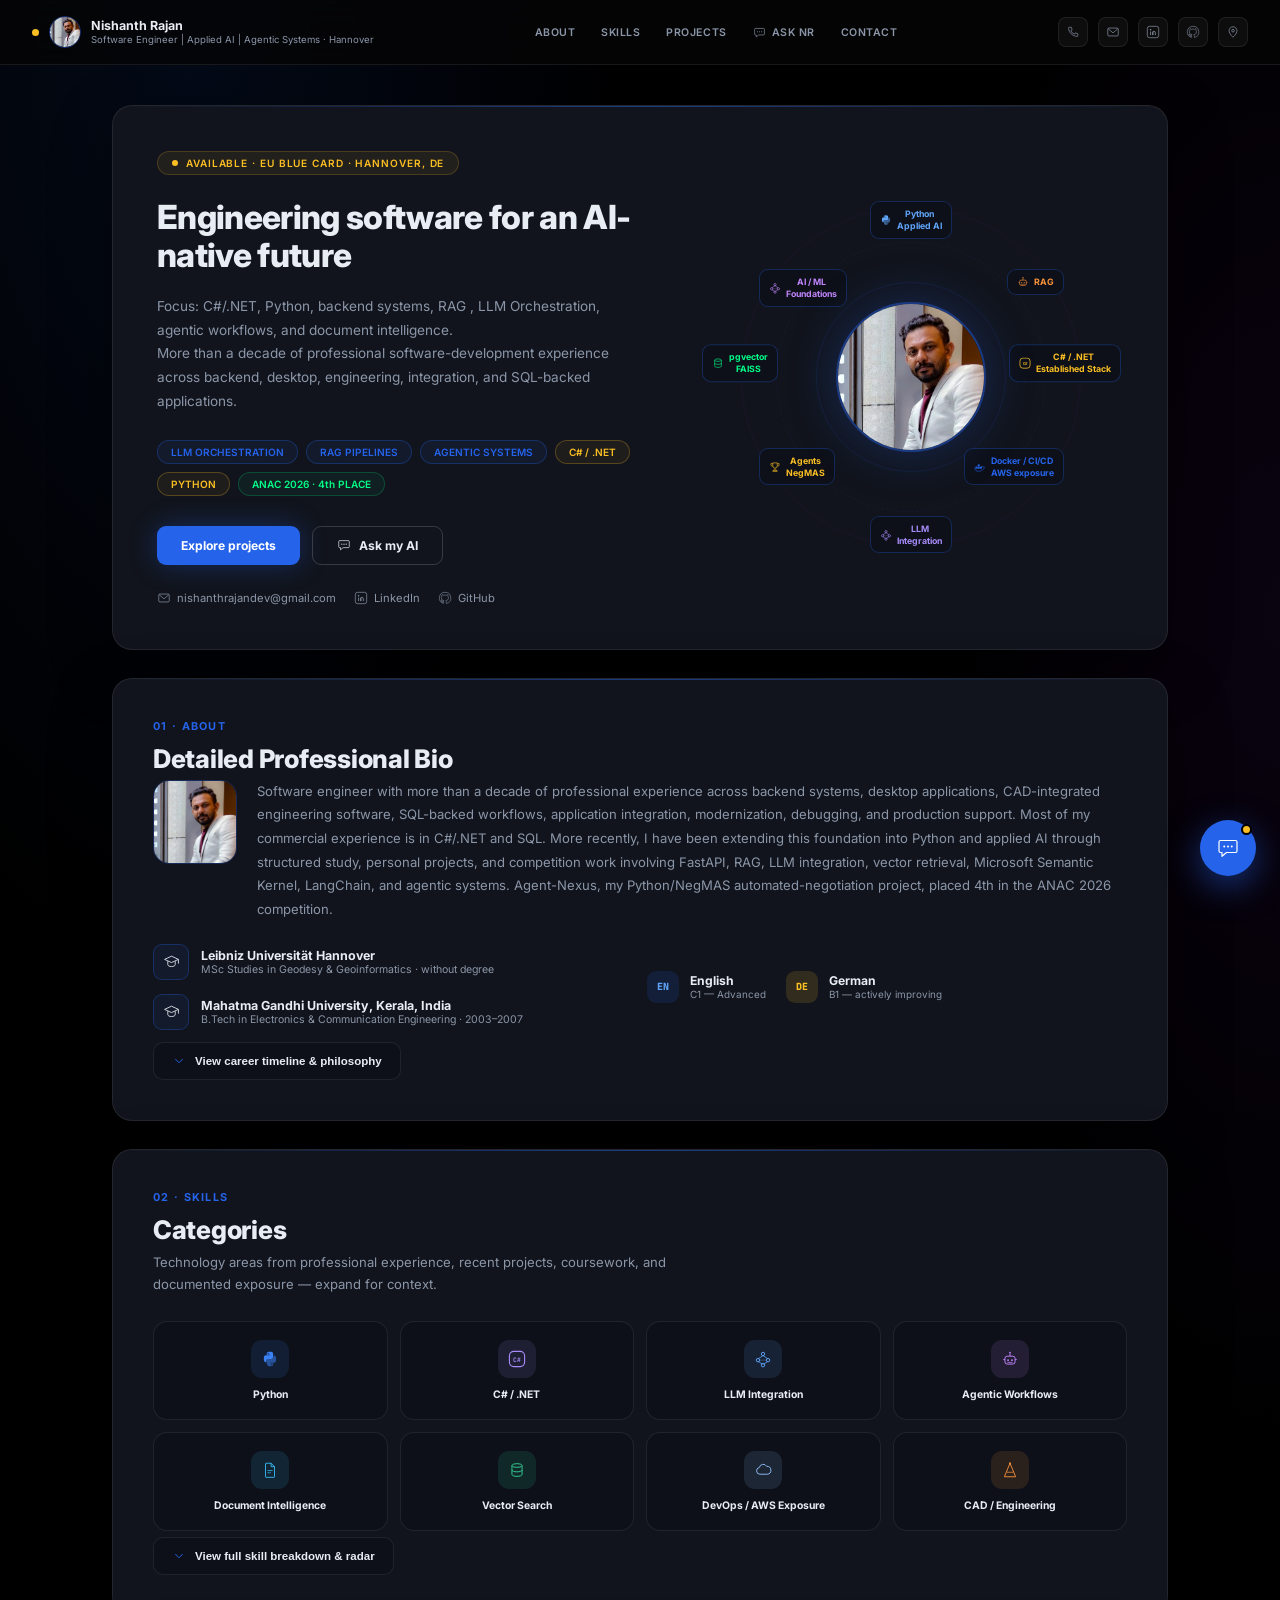
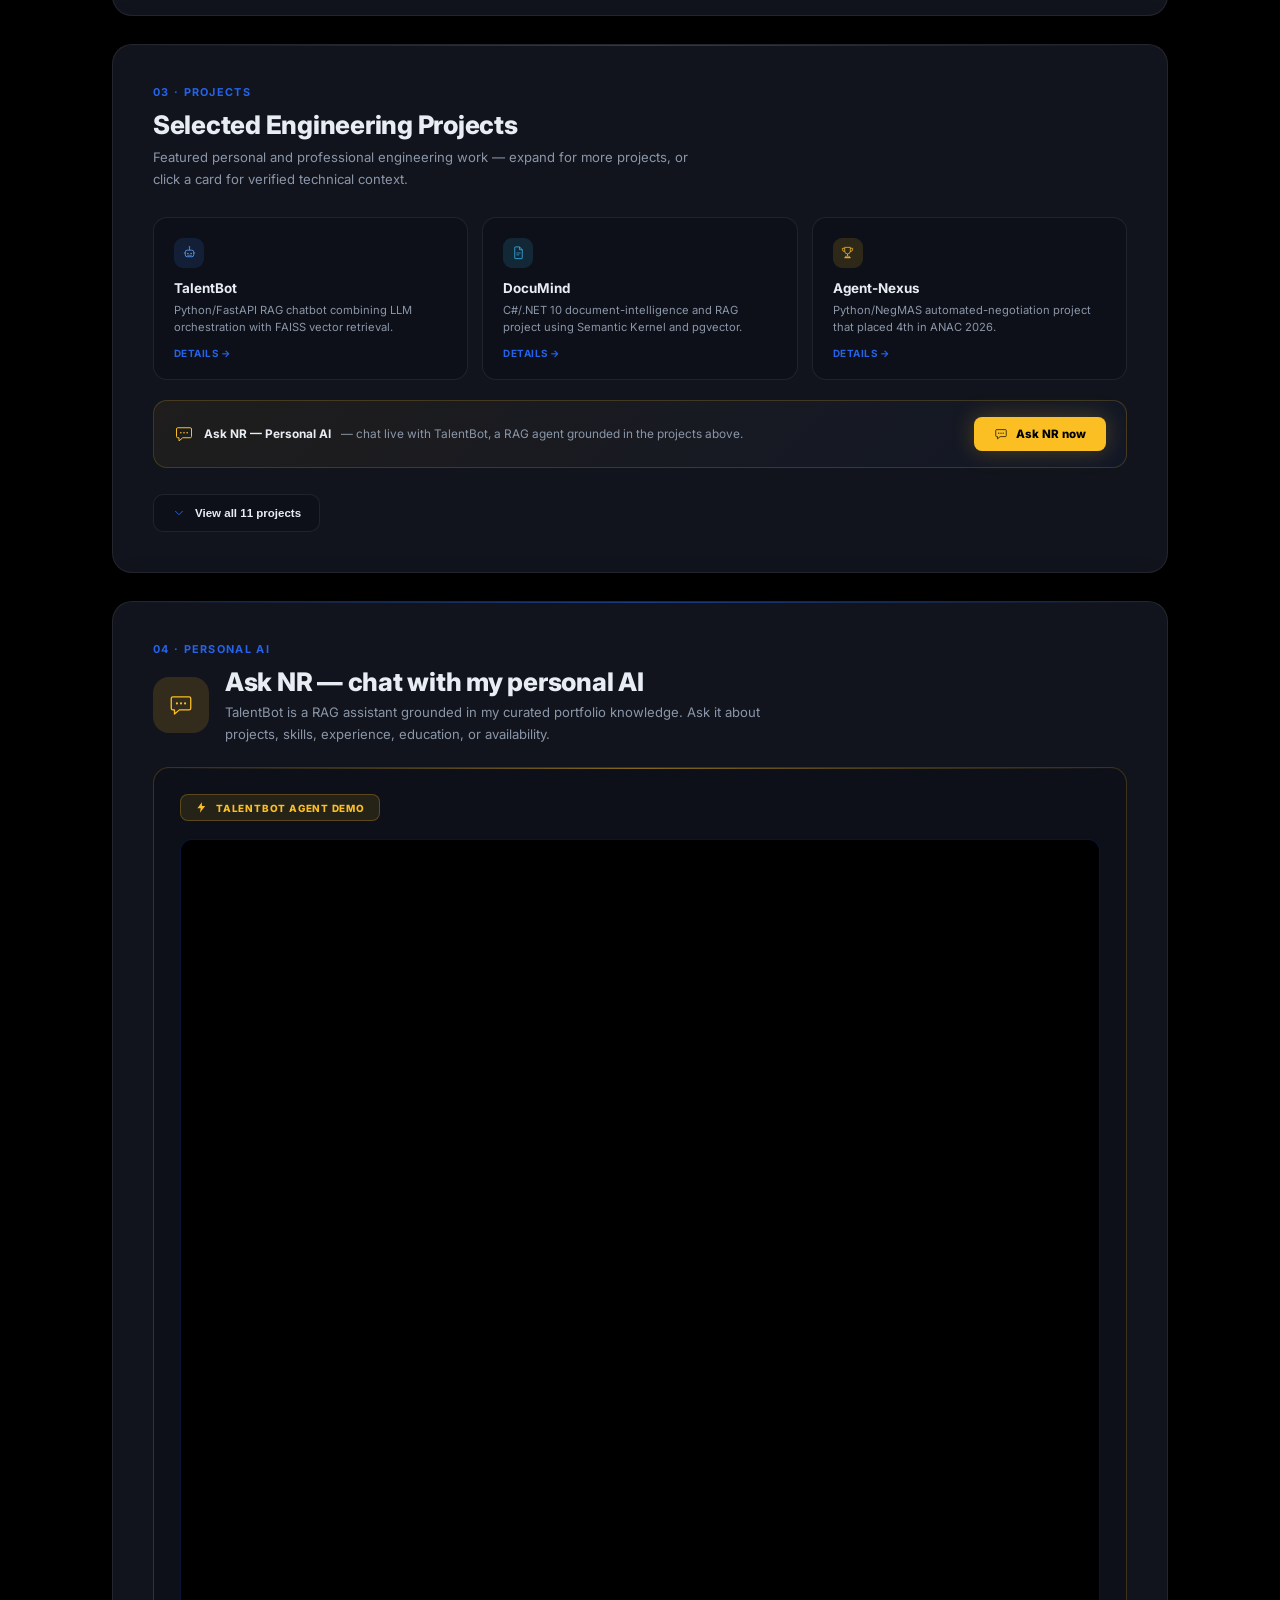
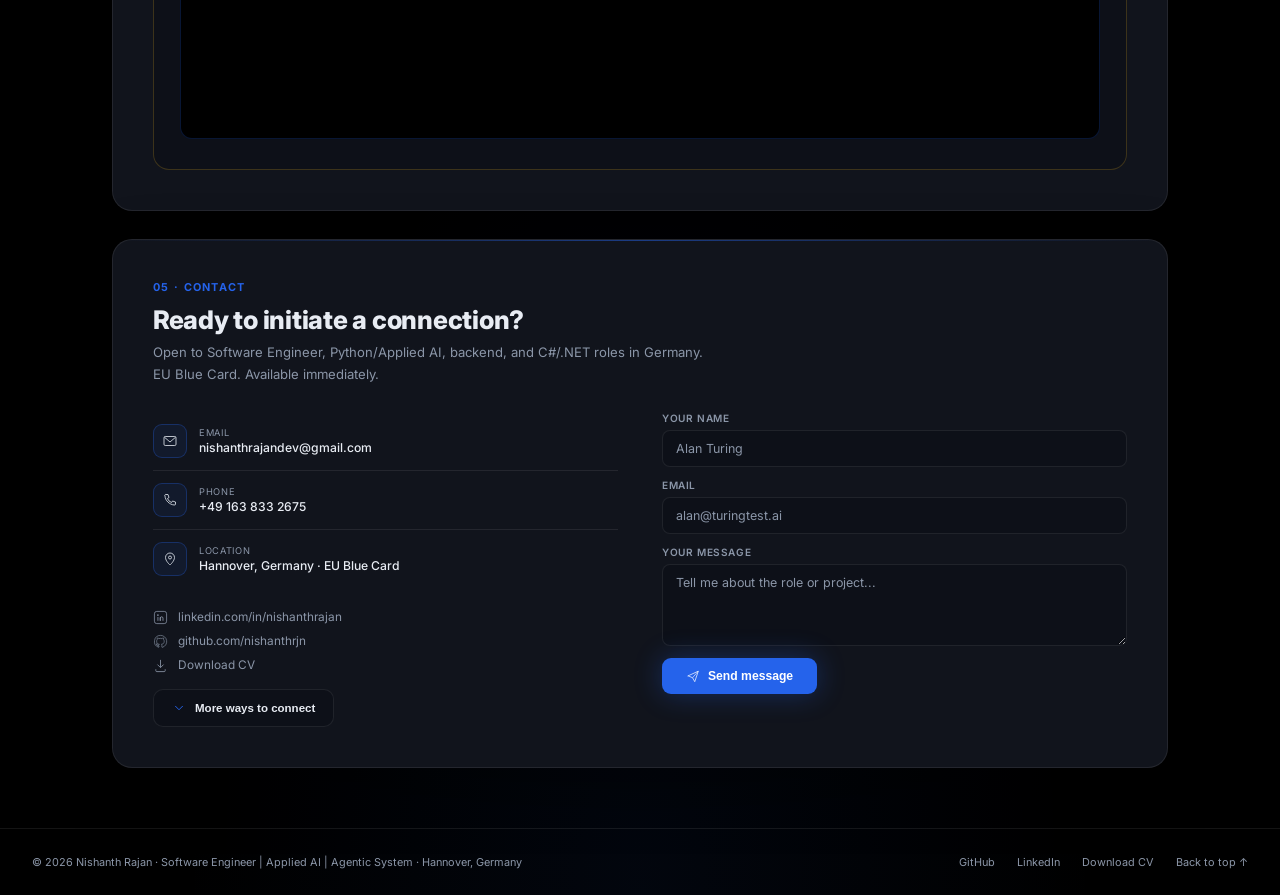
==== commit 46c98b5a: "Wire portfolio chat panels to the deployed HF Space" ====
--- a/index.html
+++ b/index.html
@@ -6,7 +6,7 @@
 <title>Nishanth Rajan — Software Engineer | Backend & Applied AI</title>
 <meta name="description" content="Nishanth Rajan — Software Engineer in Hannover with professional C#/.NET, backend, SQL, CAD/engineering-software experience and current hands-on work in Python, RAG, LLM integration and agentic systems.">
 <link href="https://fonts.googleapis.com/css2?family=Inter:wght@300;400;500;600;700;800;900&family=JetBrains+Mono:wght@400;500;600&display=swap" rel="stylesheet">
-<link rel="stylesheet" href="/static/css/portfolio.css">
+<link rel="stylesheet" href="static/css/portfolio.css">
 </head>
 <body>
 
@@ -57,7 +57,7 @@
 <nav>
   <a class="nav-logo" href="#hero">
     <div class="nav-dot"></div>
-    <img class="nav-photo" id="navPhoto" src="/static/photo.jpeg" alt="NR">
+    <img class="nav-photo" id="navPhoto" src="static/photo.jpeg" alt="NR">
     <div class="nav-id"><span class="nav-name" id="navName"></span><span class="nav-role" id="navRole"></span></div>
   </a>
   <ul class="nav-links">
@@ -88,7 +88,7 @@
         </div>
         <div class="hero-illust">
           <div class="orbit o1"></div><div class="orbit o2"></div><div class="orbit o3"></div>
-          <img class="hero-photo" id="heroPhoto" src="/static/photo.jpeg" alt="Nishanth Rajan">
+          <img class="hero-photo" id="heroPhoto" src="static/photo.jpeg" alt="Nishanth Rajan">
           <div id="heroTechNodes"></div>
         </div>
       </div>
@@ -103,7 +103,7 @@
       <div class="eyebrow">01 · ABOUT</div>
       <div class="p-h2">Detailed Professional Bio</div>
       <div class="about-top">
-        <img class="about-photo" id="aboutPhoto" src="/static/photo.jpeg" alt="Nishanth Rajan">
+        <img class="about-photo" id="aboutPhoto" src="static/photo.jpeg" alt="Nishanth Rajan">
         <p class="about-bio" id="aboutBio"></p>
       </div>
 
@@ -214,31 +214,18 @@
         </div>
       </div>
 
-      <!-- Chat is always directly visible — never gated behind a click -->
+      <!-- Chat is always directly visible — never gated behind a click.
+           Runs on a separate Hugging Face Space (Gradio), embedded here,
+           since GitHub Pages only serves static files and can't run the
+           FastAPI /chat backend itself. -->
       <div class="agent-panel" style="margin-top:22px">
         <div class="agent-badge"><svg class="ic"><use href="#i-bolt"/></svg>TALENTBOT AGENT DEMO</div>
-        <div class="terminal">
-          <div class="t-bar">
-            <div class="t-dot" style="background:#FF5F57"></div><div class="t-dot" style="background:#FFBD2E"></div><div class="t-dot" style="background:#28C840"></div>
-            <span class="t-title">TALENTBOT · RAG · Groq Llama 3 · FAISS</span>
-          </div>
-          <div class="chat-area" id="chatArea">
-            <div class="cmsg cmsg-u">Can you give me an example of how you've used C# in an AI application?</div>
-            <div class="cmsg cmsg-b">
-              <div class="b-head"><svg class="ic"><use href="#i-bolt"/></svg>TALENTBOT</div>
-              One example is <strong>DocuMind</strong>, a personal C#/.NET 10 document-intelligence and RAG project. It uses Microsoft Semantic Kernel, pgvector, and a local Llama 3.2 workflow to explore document ingestion, vector retrieval, LLM integration, and grounded question answering inside a .NET application architecture.
-            </div>
-          </div>
-          <div class="chat-box">
-            <input class="chat-in" id="chatIn" placeholder="Ask about skills, projects, experience...">
-            <button class="chat-btn" onclick="sendMsg('main')">SEND →</button>
-          </div>
-        </div>
-        <div class="suggest-row">
-          <button class="suggest-chip" onclick="askSuggested('What projects show your RAG experience?','main')">What projects show your RAG experience?</button>
-          <button class="suggest-chip" onclick="askSuggested('Tell me about the ANAC 2026 result.','main')">Tell me about the ANAC 2026 result</button>
-          <button class="suggest-chip" onclick="askSuggested('What is your C#/.NET background?','main')">What's your C#/.NET background?</button>
-        </div>
+        <iframe
+          class="hf-chat-frame"
+          src="https://nishanthrajan-talentbot.hf.space"
+          title="TalentBot chat"
+          loading="lazy"
+        ></iframe>
       </div>
     </div>
   </div>
@@ -323,21 +310,13 @@
   </div>
   <div class="side-panel-body">
     <div class="side-tab-content active" id="side-chat">
-      <div class="side-chat-area" id="sideChatArea">
+      <div class="side-chat-area">
         <div class="cmsg cmsg-b">
           <div class="b-head"><svg class="ic"><use href="#i-bolt"/></svg>TALENTBOT</div>
-          Hi! Ask me anything about Nishanth's projects, skills, or experience — I'm grounded in this whole portfolio.
-        </div>
-      </div>
-      <div class="side-suggest-row">
-        <button class="suggest-chip" onclick="askSuggested('What projects show your RAG experience?','side')">RAG projects?</button>
-        <button class="suggest-chip" onclick="askSuggested('What is your C#/.NET background?','side')">C#/.NET background?</button>
-      </div>
-      <div class="side-chat-box">
-        <input id="sideChatIn" placeholder="Ask a question...">
-        <button onclick="sendMsg('side')">SEND</button>
-      </div>
-      <a class="side-chat-jump" href="#chatbot" onclick="toggleSidePanel(false)">Jump to full Ask NR section →</a>
+          Hi! Ask me anything about Nishanth's projects, skills, or experience — I'm grounded in this whole portfolio. The full chat lives in the Ask NR section below.
+        </div>
+      </div>
+      <a class="side-chat-jump" href="#chatbot" onclick="toggleSidePanel(false)">Open full chat →</a>
     </div>
     <div class="side-tab-content" id="side-contact">
       <div id="sideContactList"></div>
@@ -347,6 +326,7 @@
   </div>
 </div>
 
-<script type="module" src="/static/js/main.js"></script>
+<script type="module" src="static/js/main.js"></script>
 </body>
 </html>
+
--- a/static/css/portfolio.css
+++ b/static/css/portfolio.css
@@ -234,6 +234,7 @@
 .agent-panel::before{content:'';position:absolute;top:0;left:0;right:0;height:1px;background:linear-gradient(90deg,transparent,rgba(251,191,36,0.5),transparent)}
 .agent-badge{display:inline-flex;align-items:center;gap:8px;font-size:0.62rem;font-weight:800;letter-spacing:0.08em;background:rgba(251,191,36,0.1);color:var(--yellow);border:1px solid rgba(251,191,36,0.25);border-radius:8px;padding:6px 14px;margin-bottom:18px}
 .agent-badge .ic{width:13px;height:13px}
+.hf-chat-frame{width:100%;height:900px;border:1px solid rgba(37,99,235,0.22);border-radius:12px;background:#000}
 .terminal{background:#070610;border:1px solid rgba(37,99,235,0.22);border-radius:12px;overflow:hidden}
 .t-bar{background:#0e0d17;padding:10px 15px;border-bottom:1px solid var(--border);display:flex;align-items:center;gap:8px}
 .t-dot{width:9px;height:9px;border-radius:50%}
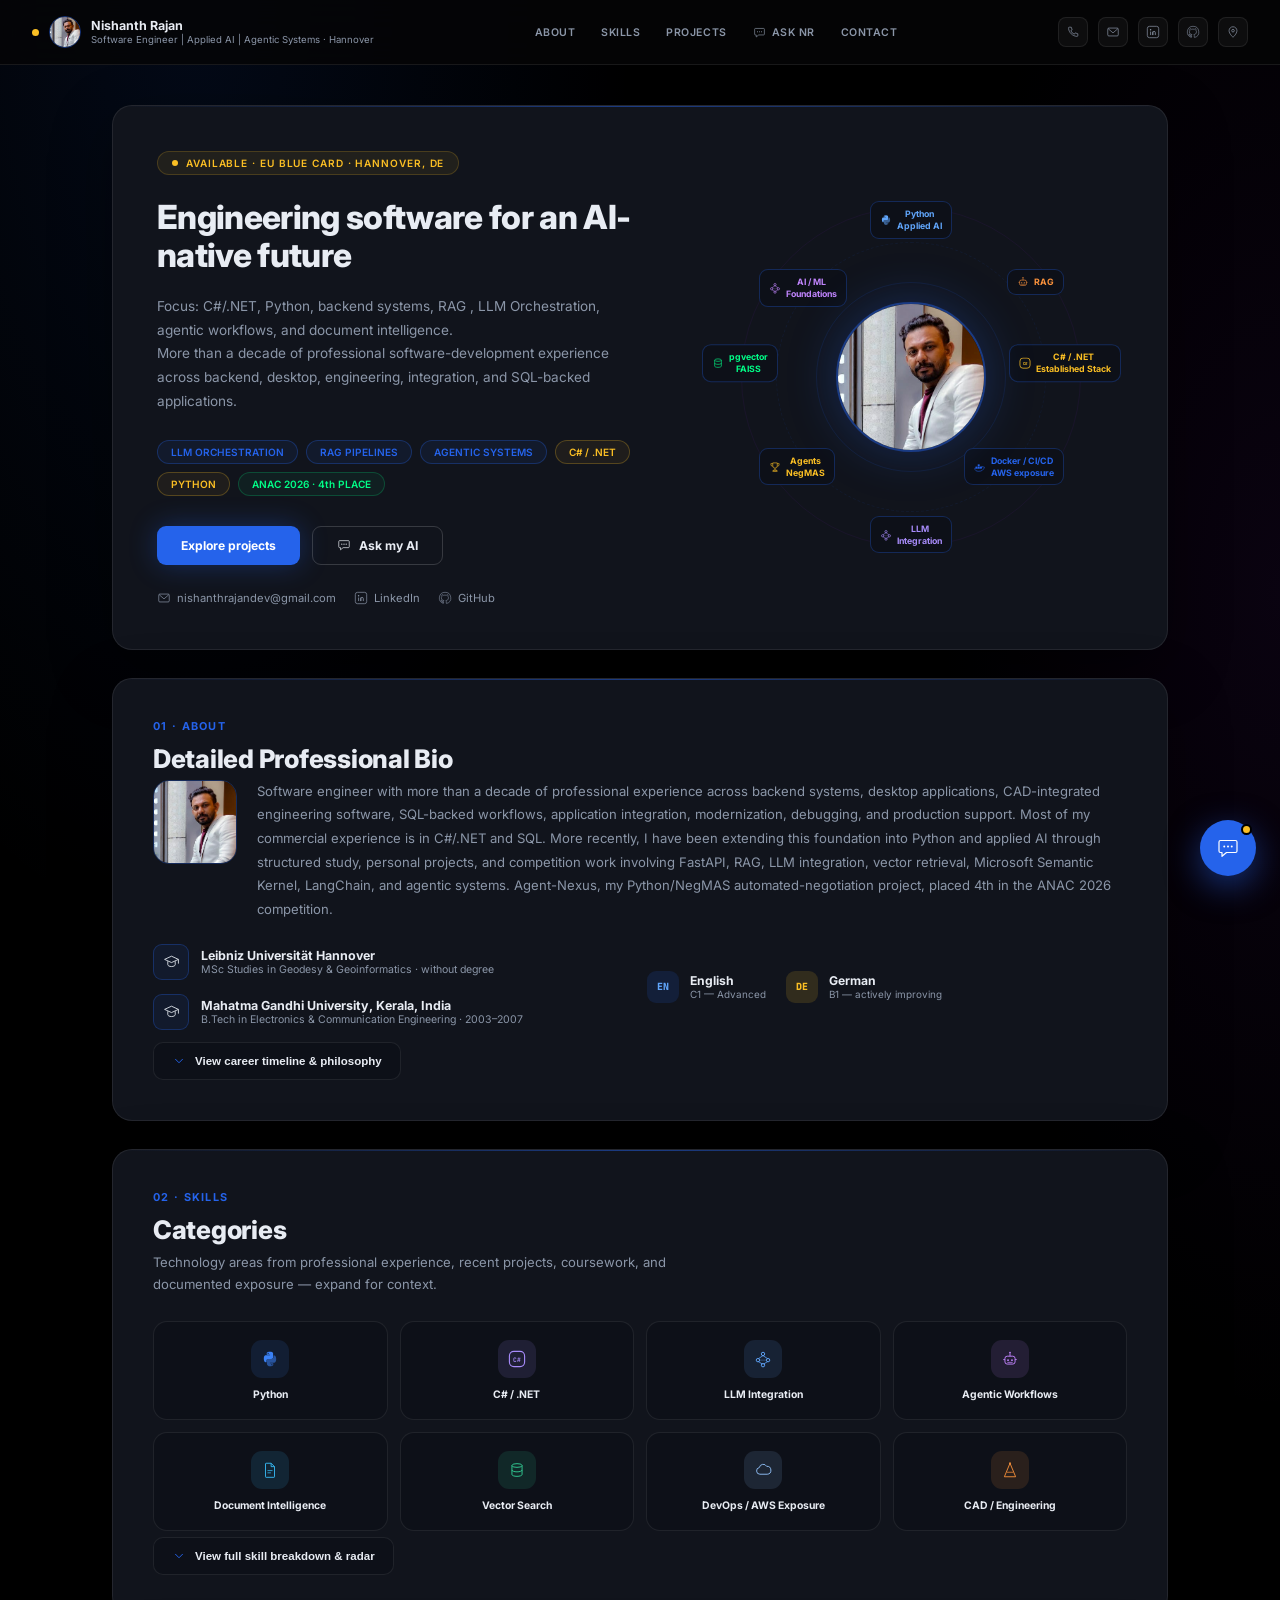
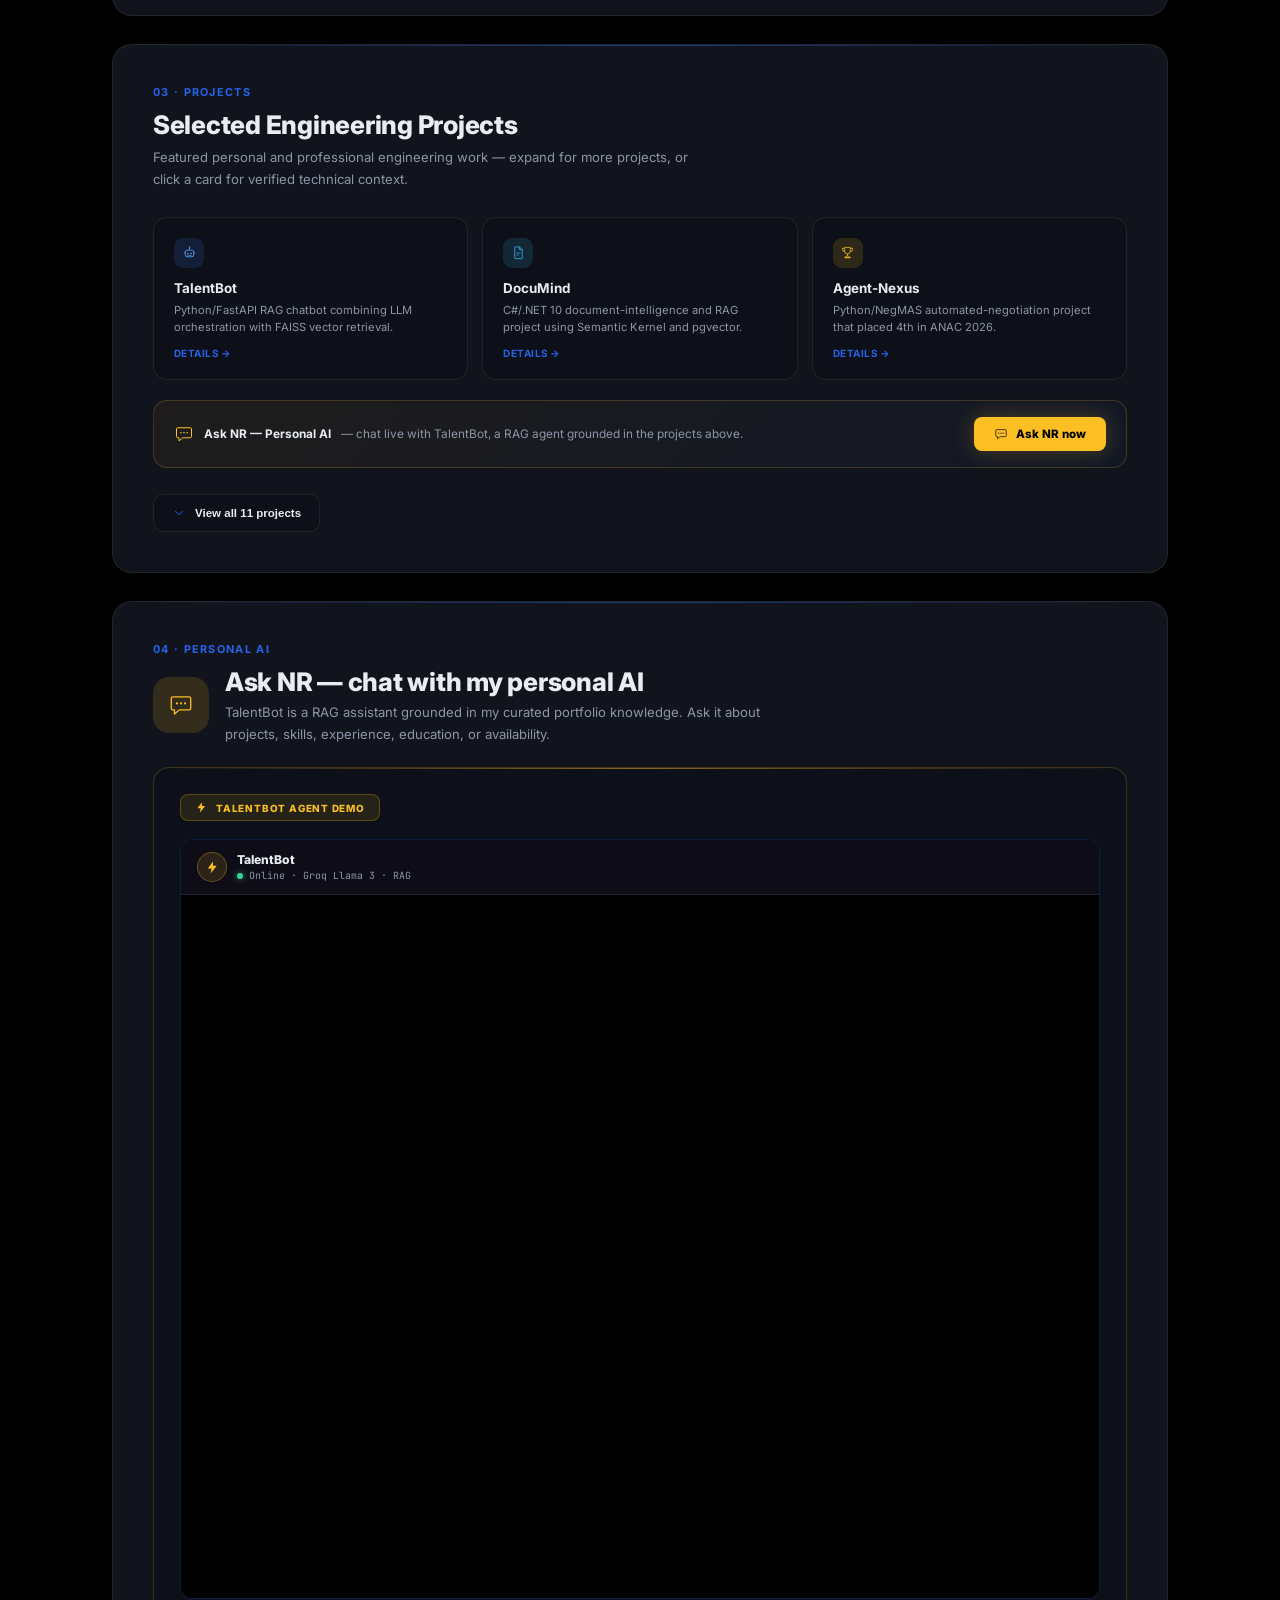
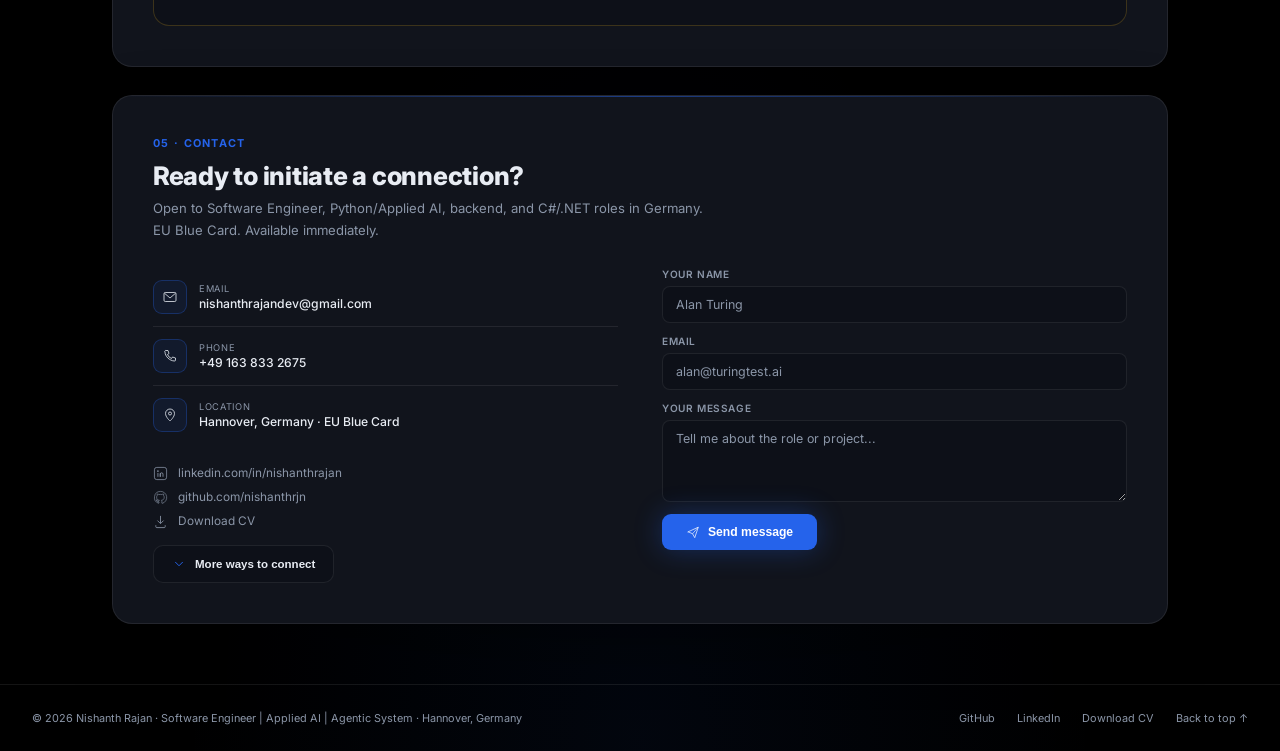
==== commit b5d7a894: "Wrap embedded TalentBot iframe in branded chat header for both panels" ====
--- a/index.html
+++ b/index.html
@@ -215,17 +215,22 @@
       </div>
 
       <!-- Chat is always directly visible — never gated behind a click.
-           Runs on a separate Hugging Face Space (Gradio), embedded here,
-           since GitHub Pages only serves static files and can't run the
-           FastAPI /chat backend itself. -->
+           The agent itself is a separate Hugging Face Space (Gradio,
+           Groq/RAG); GitHub Pages can only serve static files, so it's
+           embedded via a plain iframe wrapped in our own header chrome so
+           it reads as part of the page rather than a bare embed. -->
       <div class="agent-panel" style="margin-top:22px">
         <div class="agent-badge"><svg class="ic"><use href="#i-bolt"/></svg>TALENTBOT AGENT DEMO</div>
-        <iframe
-          class="hf-chat-frame"
-          src="https://nishanthrajan-talentbot.hf.space"
-          title="TalentBot chat"
-          loading="lazy"
-        ></iframe>
+        <div class="hf-embed hf-embed-main">
+          <div class="chat-head">
+            <div class="chat-head-avatar"><svg class="ic"><use href="#i-bolt"/></svg></div>
+            <div>
+              <div class="chat-head-name">TalentBot</div>
+              <div class="chat-head-status"><span class="status-dot"></span>Online · Groq Llama 3 · RAG</div>
+            </div>
+          </div>
+          <iframe class="hf-frame" src="https://nishanthrajan-talentbot.hf.space" title="TalentBot chat" loading="lazy"></iframe>
+        </div>
       </div>
     </div>
   </div>
@@ -310,13 +315,16 @@
   </div>
   <div class="side-panel-body">
     <div class="side-tab-content active" id="side-chat">
-      <div class="side-chat-area">
-        <div class="cmsg cmsg-b">
-          <div class="b-head"><svg class="ic"><use href="#i-bolt"/></svg>TALENTBOT</div>
-          Hi! Ask me anything about Nishanth's projects, skills, or experience — I'm grounded in this whole portfolio. The full chat lives in the Ask NR section below.
-        </div>
-      </div>
-      <a class="side-chat-jump" href="#chatbot" onclick="toggleSidePanel(false)">Open full chat →</a>
+      <div class="hf-embed hf-embed-side">
+        <div class="chat-head chat-head-sm">
+          <div class="chat-head-avatar"><svg class="ic"><use href="#i-bolt"/></svg></div>
+          <div>
+            <div class="chat-head-name">TalentBot</div>
+            <div class="chat-head-status"><span class="status-dot"></span>Online</div>
+          </div>
+        </div>
+        <iframe class="hf-frame" src="https://nishanthrajan-talentbot.hf.space" title="TalentBot chat" loading="lazy"></iframe>
+      </div>
     </div>
     <div class="side-tab-content" id="side-contact">
       <div id="sideContactList"></div>
--- a/static/css/portfolio.css
+++ b/static/css/portfolio.css
@@ -234,25 +234,26 @@
 .agent-panel::before{content:'';position:absolute;top:0;left:0;right:0;height:1px;background:linear-gradient(90deg,transparent,rgba(251,191,36,0.5),transparent)}
 .agent-badge{display:inline-flex;align-items:center;gap:8px;font-size:0.62rem;font-weight:800;letter-spacing:0.08em;background:rgba(251,191,36,0.1);color:var(--yellow);border:1px solid rgba(251,191,36,0.25);border-radius:8px;padding:6px 14px;margin-bottom:18px}
 .agent-badge .ic{width:13px;height:13px}
-.hf-chat-frame{width:100%;height:900px;border:1px solid rgba(37,99,235,0.22);border-radius:12px;background:#000}
-.terminal{background:#070610;border:1px solid rgba(37,99,235,0.22);border-radius:12px;overflow:hidden}
-.t-bar{background:#0e0d17;padding:10px 15px;border-bottom:1px solid var(--border);display:flex;align-items:center;gap:8px}
-.t-dot{width:9px;height:9px;border-radius:50%}
-.t-title{font-size:0.6rem;color:var(--gray);font-family:var(--mono);margin-left:6px}
-.chat-area{padding:18px;min-height:200px;display:flex;flex-direction:column;gap:12px;max-height:360px;overflow-y:auto}
-.cmsg{max-width:85%;font-size:0.75rem;line-height:1.6;padding:9px 13px;border-radius:10px}
-.cmsg-u{align-self:flex-end;background:rgba(37,99,235,0.15);border:1px solid rgba(37,99,235,0.22);border-radius:10px 10px 2px 10px}
-.cmsg-b{align-self:flex-start;background:rgba(251,191,36,0.07);border:1px solid rgba(251,191,36,0.15);border-radius:10px 10px 10px 2px}
-.b-head{font-size:0.6rem;font-weight:700;color:var(--yellow);display:flex;align-items:center;gap:6px;margin-bottom:5px}
-.b-head .ic{width:11px;height:11px}
-.chat-box{display:flex;gap:8px;padding:11px 15px;border-top:1px solid var(--border);background:rgba(255,255,255,0.02)}
-.chat-in{flex:1;background:rgba(255,255,255,0.04);border:1px solid var(--border);border-radius:7px;color:var(--white);font-family:var(--mono);font-size:0.72rem;padding:8px 12px;outline:none;transition:border-color .2s}
-.chat-in:focus{border-color:var(--blue)}
-.chat-btn{background:var(--blue);color:#fff;border:none;padding:8px 15px;border-radius:7px;font-size:0.7rem;font-weight:700;cursor:pointer;transition:background .2s}
-.chat-btn:hover{background:#1d4ed8}
-.suggest-row{display:flex;flex-wrap:wrap;gap:8px;margin-top:14px}
-.suggest-chip{font-size:0.68rem;font-weight:600;color:var(--gray);background:rgba(255,255,255,0.03);border:1px solid var(--border);border-radius:20px;padding:7px 14px;cursor:pointer;transition:all .2s}
-.suggest-chip:hover{border-color:var(--border-blue);color:var(--white)}
+/* Embedded TalentBot Space, wrapped in our own header chrome (.chat-head)
+   so a plain iframe reads as part of the page rather than a bare embed.
+   The Space's own theme is already dark-mode and color-matched to this
+   site's blue/yellow palette (see space-deploy/app.py's THEME/CUSTOM_CSS),
+   so the iframe itself needs no extra styling beyond filling its slot. */
+.hf-embed{background:#070610;border:1px solid rgba(37,99,235,0.22);border-radius:12px;overflow:hidden;display:flex;flex-direction:column}
+.chat-head{background:#0e0d17;padding:12px 16px;border-bottom:1px solid var(--border);display:flex;align-items:center;gap:10px;flex-shrink:0}
+.chat-head-avatar{width:30px;height:30px;border-radius:50%;background:rgba(251,191,36,0.12);border:1px solid rgba(251,191,36,0.3);display:flex;align-items:center;justify-content:center;color:var(--yellow);flex-shrink:0}
+.chat-head-avatar .ic{width:15px;height:15px}
+.chat-head-name{font-size:0.76rem;font-weight:800;color:var(--white)}
+.chat-head-status{display:flex;align-items:center;gap:6px;font-size:0.62rem;color:var(--gray);font-family:var(--mono);margin-top:2px}
+.status-dot{width:6px;height:6px;border-radius:50%;background:#34D399;box-shadow:0 0 6px rgba(52,211,153,0.7);animation:blink 2s ease-in-out infinite}
+.hf-frame{flex:1;width:100%;border:none;background:#000}
+.hf-embed-main{height:760px}
+.hf-embed-side{height:440px}
+.chat-head-sm{padding:9px 12px}
+.chat-head-sm .chat-head-avatar{width:24px;height:24px}
+.chat-head-sm .chat-head-avatar .ic{width:12px;height:12px}
+.chat-head-sm .chat-head-name{font-size:0.7rem}
+.chat-head-sm .chat-head-status{font-size:0.58rem}
 .pm-flow{display:flex;align-items:center;flex-wrap:wrap;gap:6px;padding:14px;background:rgba(0,0,0,0.3);border-radius:10px;border:1px solid var(--border)}
 .pm-box{padding:5px 10px;border-radius:6px;border:1px solid var(--border-blue);background:rgba(37,99,235,0.07);color:var(--blue);font-size:0.62rem;font-weight:600;font-family:var(--mono)}
 .pm-box.y{border-color:rgba(251,191,36,0.3);background:rgba(251,191,36,0.07);color:var(--yellow)}
@@ -338,16 +339,7 @@
 .side-panel-body{flex:1;overflow-y:auto}
 .side-tab-content{display:none;padding:16px}
 .side-tab-content.active{display:block}
-.side-chat-area{display:flex;flex-direction:column;gap:10px;max-height:260px;overflow-y:auto;padding-bottom:12px}
-.side-chat-area .cmsg{font-size:0.71rem;max-width:92%}
-.side-suggest-row{display:flex;flex-wrap:wrap;gap:6px;margin-bottom:12px}
-.side-suggest-row .suggest-chip{font-size:0.62rem;padding:6px 11px}
-.side-chat-box{display:flex;gap:7px}
-.side-chat-box input{flex:1;background:var(--card2);border:1px solid var(--border);border-radius:7px;color:var(--white);font-family:var(--mono);font-size:0.7rem;padding:9px 11px;outline:none;transition:border-color .2s}
-.side-chat-box input:focus{border-color:var(--blue)}
-.side-chat-box button{background:var(--blue);color:#fff;border:none;padding:9px 13px;border-radius:7px;font-size:0.66rem;font-weight:700;cursor:pointer;transition:background .2s}
-.side-chat-box button:hover{background:#1d4ed8}
-.side-chat-jump{display:block;text-align:center;font-size:0.62rem;font-weight:700;color:var(--blue);text-decoration:none;margin-top:10px;background:none;border:none;cursor:pointer;width:100%}
+.side-tab-content#side-chat{padding:12px}
 .side-cdetail{display:flex;align-items:center;gap:11px;padding:10px 0;border-bottom:1px solid var(--border);font-size:0.72rem}
 .side-cdetail:last-of-type{border-bottom:none}
 .side-cicon{width:30px;height:30px;border-radius:8px;background:rgba(37,99,235,0.08);border:1px solid var(--border-blue);display:flex;align-items:center;justify-content:center;flex-shrink:0}
